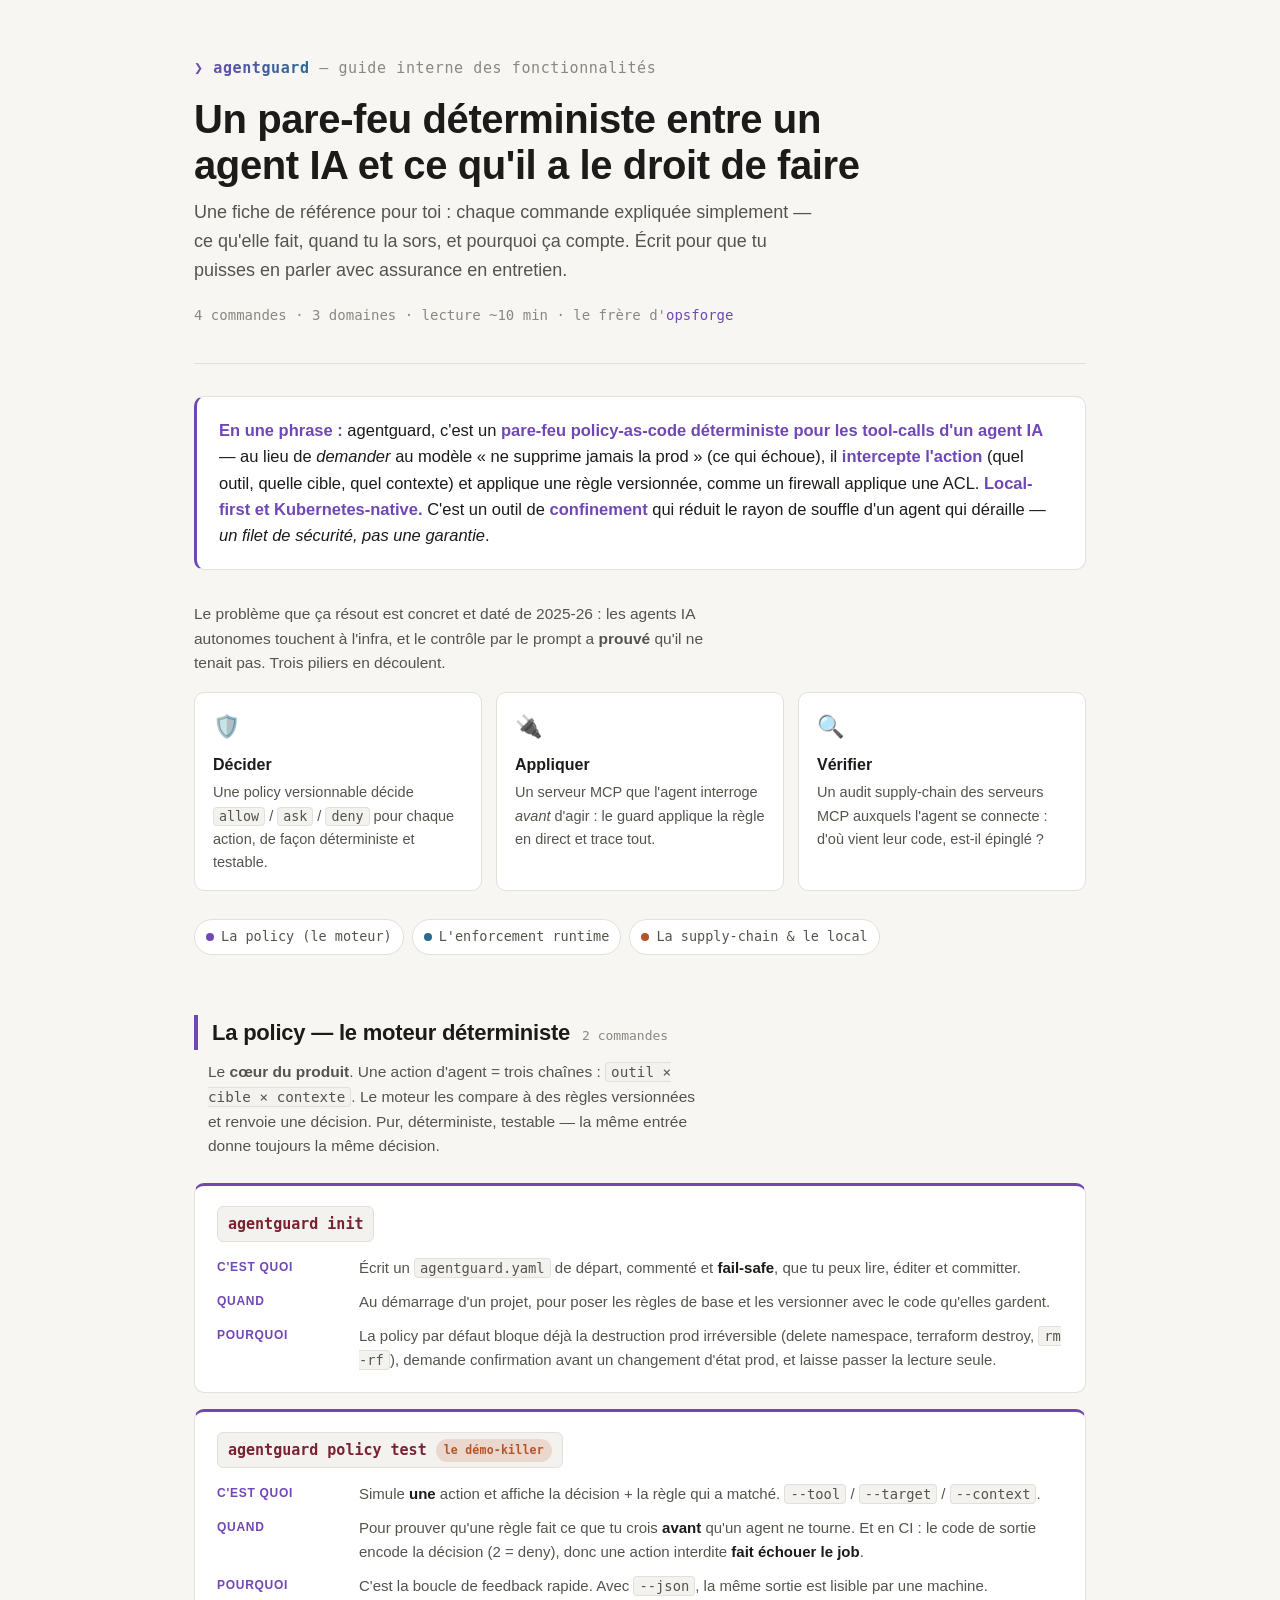
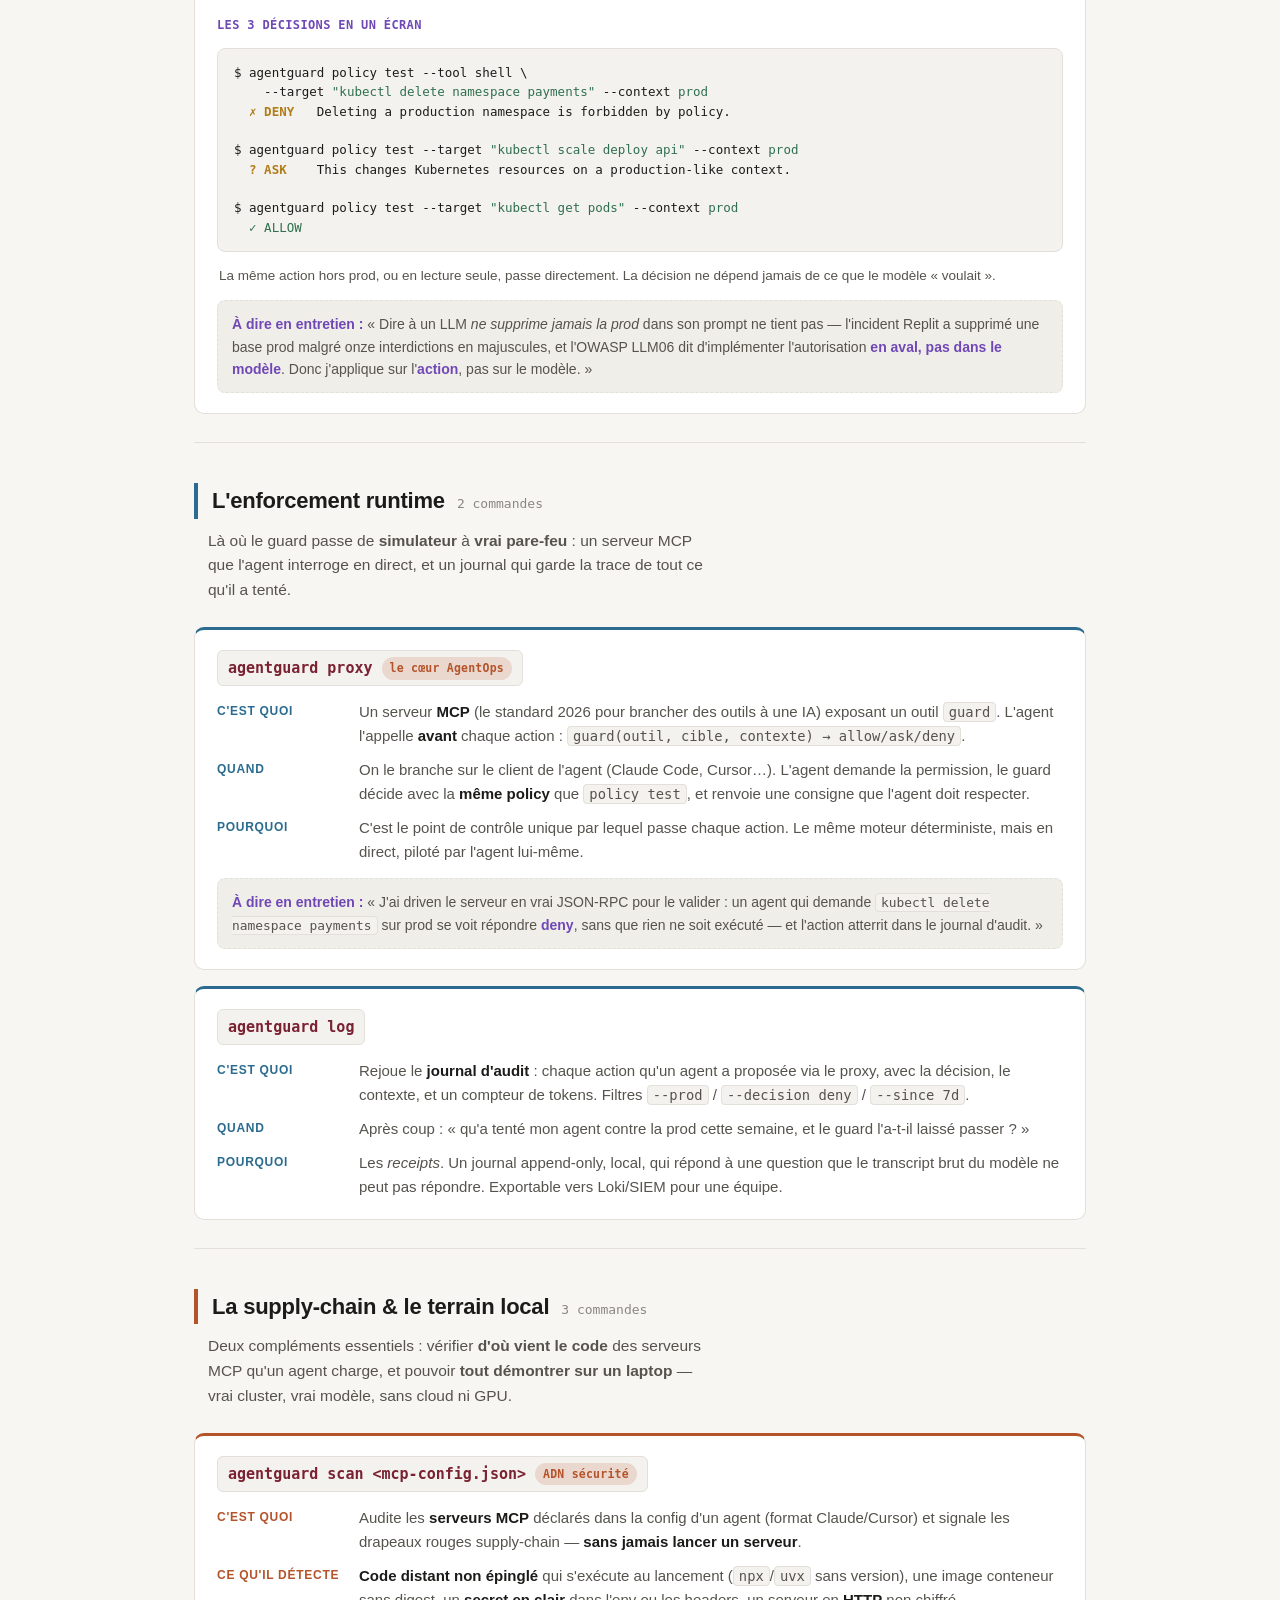
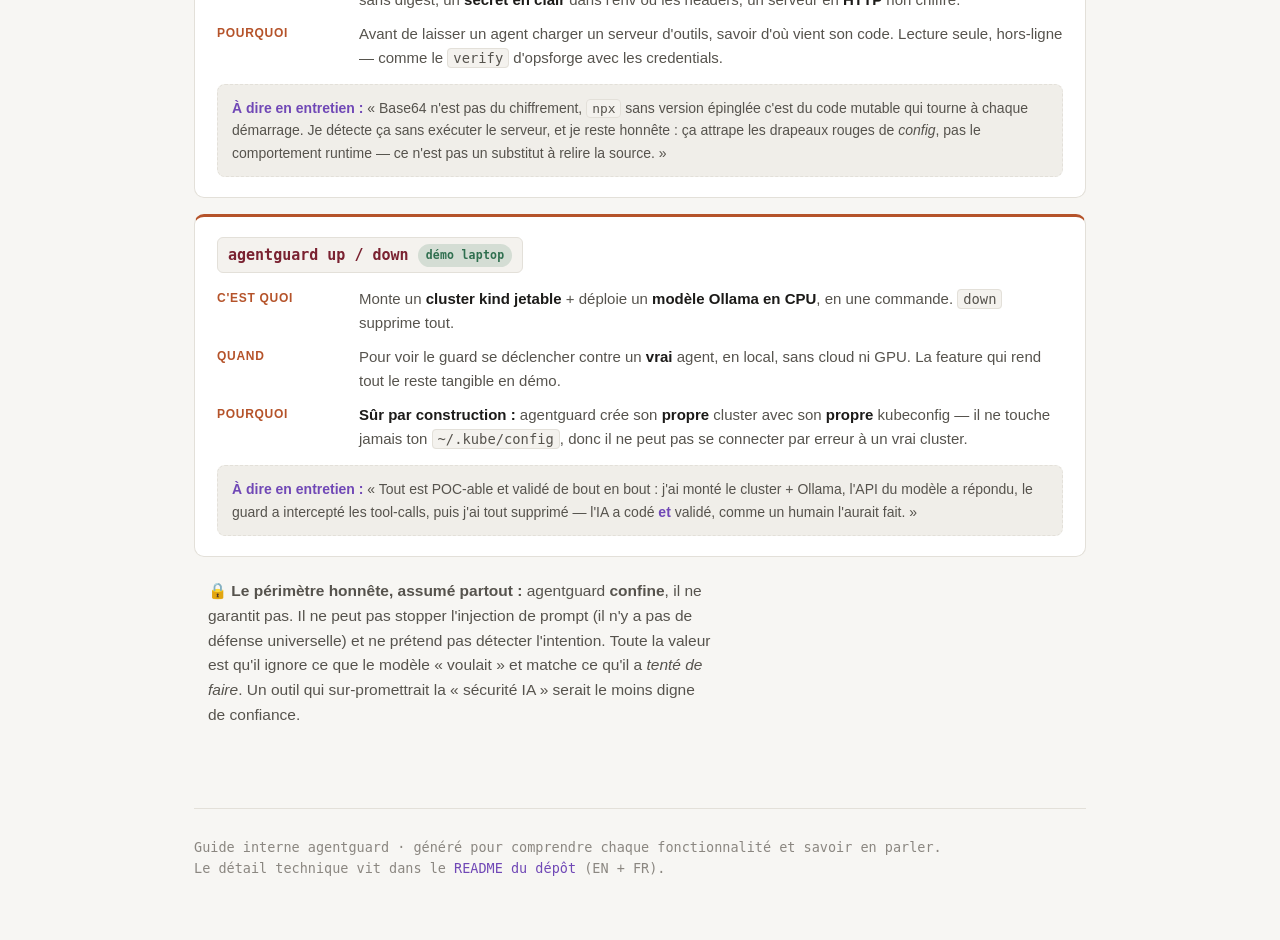
==== agentguard-guide.html @ b797e3c4 "docs: add agentguard feature guide to the hub" ====
<!DOCTYPE html>
<!-- Guide agentguard — généré depuis _TEMPLATE.html. Design partagé : devops-guide.css. -->
<html lang="fr">
<head>
<meta charset="utf-8">
<meta name="viewport" content="width=device-width, initial-scale=1">
<title>agentguard — guide des fonctionnalités</title>
<link rel="stylesheet" href="devops-guide.css">
<style>
  /* accent propre à agentguard : le violet "garde/agent", pour le distinguer d'opsforge (rouge-feu) */
  :root { --accent: #7048b6; --accent-2: #2a6b8f; }
</style>
</head>
<body>
<div class="wrap">

  <header>
    <div class="brand"><b>❯ agentguard</b> — guide interne des fonctionnalités</div>
    <h1>Un pare-feu déterministe entre un agent IA et ce qu'il a le droit de faire</h1>
    <p class="lede">Une fiche de référence pour toi : chaque commande expliquée simplement — ce qu'elle fait, quand tu la sors, et pourquoi ça compte. Écrit pour que tu puisses en parler avec assurance en entretien.</p>
    <div class="meta">4 commandes · 3 domaines · lecture ~10 min · le frère d'<a class="plain" href="opsforge-guide.html">opsforge</a></div>
  </header>

  <div class="pitch">
    <p><strong>En une phrase :</strong> agentguard, c'est un <strong>pare-feu policy-as-code déterministe pour les tool-calls d'un agent IA</strong> — au lieu de <em>demander</em> au modèle « ne supprime jamais la prod » (ce qui échoue), il <strong>intercepte l'action</strong> (quel outil, quelle cible, quel contexte) et applique une règle versionnée, comme un firewall applique une ACL. <strong>Local-first et Kubernetes-native.</strong> C'est un outil de <strong>confinement</strong> qui réduit le rayon de souffle d'un agent qui déraille — <em>un filet de sécurité, pas une garantie</em>.</p>
  </div>

  <p class="intro">Le problème que ça résout est concret et daté de 2025-26 : les agents IA autonomes touchent à l'infra, et le contrôle par le prompt a <strong>prouvé</strong> qu'il ne tenait pas. Trois piliers en découlent.</p>

  <div class="trio">
    <div class="t" style="--dot:var(--d-2)">
      <div class="ic">🛡️</div>
      <h4>Décider</h4>
      <p>Une policy versionnable décide <code class="inline">allow</code> / <code class="inline">ask</code> / <code class="inline">deny</code> pour chaque action, de façon déterministe et testable.</p>
    </div>
    <div class="t" style="--dot:var(--d-4)">
      <div class="ic">🔌</div>
      <h4>Appliquer</h4>
      <p>Un serveur MCP que l'agent interroge <em>avant</em> d'agir : le guard applique la règle en direct et trace tout.</p>
    </div>
    <div class="t" style="--dot:var(--d-3)">
      <div class="ic">🔍</div>
      <h4>Vérifier</h4>
      <p>Un audit supply-chain des serveurs MCP auxquels l'agent se connecte : d'où vient leur code, est-il épinglé ?</p>
    </div>
  </div>

  <nav class="toc">
    <a href="#policy" style="--dot:var(--d-2)">La policy (le moteur)</a>
    <a href="#runtime" style="--dot:var(--d-4)">L'enforcement runtime</a>
    <a href="#supply" style="--dot:var(--d-3)">La supply-chain &amp; le local</a>
  </nav>

  <!-- ================= LA POLICY ================= -->
  <section class="domain" id="policy" style="--dot:var(--d-2)">
    <div class="domain-head">
      <h2>La policy — le moteur déterministe</h2>
      <span class="count">2 commandes</span>
    </div>
    <p class="domain-sub">Le <strong>cœur du produit</strong>. Une action d'agent = trois chaînes : <code class="inline">outil × cible × contexte</code>. Le moteur les compare à des règles versionnées et renvoie une décision. Pur, déterministe, testable — la même entrée donne toujours la même décision.</p>

    <div class="cards">

      <div class="card" style="--dot:var(--d-2)">
        <span class="cmd">agentguard init</span>
        <div class="rows">
          <div class="row"><div class="k">C'est quoi</div><div class="v">Écrit un <code class="inline">agentguard.yaml</code> de départ, commenté et <strong>fail-safe</strong>, que tu peux lire, éditer et committer.</div></div>
          <div class="row"><div class="k">Quand</div><div class="v">Au démarrage d'un projet, pour poser les règles de base et les versionner avec le code qu'elles gardent.</div></div>
          <div class="row"><div class="k">Pourquoi</div><div class="v">La policy par défaut bloque déjà la destruction prod irréversible (delete namespace, terraform destroy, <code class="inline">rm -rf</code>), demande confirmation avant un changement d'état prod, et laisse passer la lecture seule.</div></div>
        </div>
      </div>

      <div class="card" style="--dot:var(--d-2)">
        <span class="cmd">agentguard policy test <span class="pill tag">le démo-killer</span></span>
        <div class="rows">
          <div class="row"><div class="k">C'est quoi</div><div class="v">Simule <strong>une</strong> action et affiche la décision + la règle qui a matché. <code class="inline">--tool</code> / <code class="inline">--target</code> / <code class="inline">--context</code>.</div></div>
          <div class="row"><div class="k">Quand</div><div class="v">Pour prouver qu'une règle fait ce que tu crois <strong>avant</strong> qu'un agent ne tourne. Et en CI : le code de sortie encode la décision (2 = deny), donc une action interdite <strong>fait échouer le job</strong>.</div></div>
          <div class="row"><div class="k">Pourquoi</div><div class="v">C'est la boucle de feedback rapide. Avec <code class="inline">--json</code>, la même sortie est lisible par une machine.</div></div>
        </div>
        <div class="demo-block">
          <div class="demo-title">Les 3 décisions en un écran</div>
          <pre class="term">$ agentguard policy test --tool shell \
    --target <span class="s">"kubectl delete namespace payments"</span> --context <span class="s">prod</span>
  <span class="warn2">✗ DENY</span>   Deleting a production namespace is forbidden by policy.

$ agentguard policy test --target <span class="s">"kubectl scale deploy api"</span> --context <span class="s">prod</span>
  <span class="warn2">? ASK</span>    This changes Kubernetes resources on a production-like context.

$ agentguard policy test --target <span class="s">"kubectl get pods"</span> --context <span class="s">prod</span>
  <span class="s">✓ ALLOW</span></pre>
          <p class="demo-cap">La même action hors prod, ou en lecture seule, passe directement. La décision ne dépend jamais de ce que le modèle « voulait ».</p>
        </div>
        <div class="note"><b>À dire en entretien :</b> « Dire à un LLM <i>ne supprime jamais la prod</i> dans son prompt ne tient pas — l'incident Replit a supprimé une base prod malgré onze interdictions en majuscules, et l'OWASP LLM06 dit d'implémenter l'autorisation <b>en aval, pas dans le modèle</b>. Donc j'applique sur l'<b>action</b>, pas sur le modèle. »</div>
      </div>

    </div>
  </section>

  <!-- ================= RUNTIME ================= -->
  <section class="domain" id="runtime" style="--dot:var(--d-4)">
    <div class="domain-head">
      <h2>L'enforcement runtime</h2>
      <span class="count">2 commandes</span>
    </div>
    <p class="domain-sub">Là où le guard passe de <strong>simulateur</strong> à <strong>vrai pare-feu</strong> : un serveur MCP que l'agent interroge en direct, et un journal qui garde la trace de tout ce qu'il a tenté.</p>

    <div class="cards">

      <div class="card" style="--dot:var(--d-4)">
        <span class="cmd">agentguard proxy <span class="pill tag">le cœur AgentOps</span></span>
        <div class="rows">
          <div class="row"><div class="k">C'est quoi</div><div class="v">Un serveur <strong>MCP</strong> (le standard 2026 pour brancher des outils à une IA) exposant un outil <code class="inline">guard</code>. L'agent l'appelle <strong>avant</strong> chaque action : <code class="inline">guard(outil, cible, contexte) → allow/ask/deny</code>.</div></div>
          <div class="row"><div class="k">Quand</div><div class="v">On le branche sur le client de l'agent (Claude Code, Cursor…). L'agent demande la permission, le guard décide avec la <strong>même policy</strong> que <code class="inline">policy test</code>, et renvoie une consigne que l'agent doit respecter.</div></div>
          <div class="row"><div class="k">Pourquoi</div><div class="v">C'est le point de contrôle unique par lequel passe chaque action. Le même moteur déterministe, mais en direct, piloté par l'agent lui-même.</div></div>
        </div>
        <div class="note"><b>À dire en entretien :</b> « J'ai driven le serveur en vrai JSON-RPC pour le valider : un agent qui demande <code class="inline">kubectl delete namespace payments</code> sur prod se voit répondre <b>deny</b>, sans que rien ne soit exécuté — et l'action atterrit dans le journal d'audit. »</div>
      </div>

      <div class="card" style="--dot:var(--d-4)">
        <span class="cmd">agentguard log</span>
        <div class="rows">
          <div class="row"><div class="k">C'est quoi</div><div class="v">Rejoue le <strong>journal d'audit</strong> : chaque action qu'un agent a proposée via le proxy, avec la décision, le contexte, et un compteur de tokens. Filtres <code class="inline">--prod</code> / <code class="inline">--decision deny</code> / <code class="inline">--since 7d</code>.</div></div>
          <div class="row"><div class="k">Quand</div><div class="v">Après coup : « qu'a tenté mon agent contre la prod cette semaine, et le guard l'a-t-il laissé passer ? »</div></div>
          <div class="row"><div class="k">Pourquoi</div><div class="v">Les <em>receipts</em>. Un journal append-only, local, qui répond à une question que le transcript brut du modèle ne peut pas répondre. Exportable vers Loki/SIEM pour une équipe.</div></div>
        </div>
      </div>

    </div>
  </section>

  <!-- ================= SUPPLY-CHAIN & LOCAL ================= -->
  <section class="domain" id="supply" style="--dot:var(--d-3)">
    <div class="domain-head">
      <h2>La supply-chain &amp; le terrain local</h2>
      <span class="count">3 commandes</span>
    </div>
    <p class="domain-sub">Deux compléments essentiels : vérifier <strong>d'où vient le code</strong> des serveurs MCP qu'un agent charge, et pouvoir <strong>tout démontrer sur un laptop</strong> — vrai cluster, vrai modèle, sans cloud ni GPU.</p>

    <div class="cards">

      <div class="card" style="--dot:var(--d-3)">
        <span class="cmd">agentguard scan &lt;mcp-config.json&gt; <span class="pill tag">ADN sécurité</span></span>
        <div class="rows">
          <div class="row"><div class="k">C'est quoi</div><div class="v">Audite les <strong>serveurs MCP</strong> déclarés dans la config d'un agent (format Claude/Cursor) et signale les drapeaux rouges supply-chain — <strong>sans jamais lancer un serveur</strong>.</div></div>
          <div class="row"><div class="k">Ce qu'il détecte</div><div class="v"><strong>Code distant non épinglé</strong> qui s'exécute au lancement (<code class="inline">npx</code>/<code class="inline">uvx</code> sans version), une image conteneur sans digest, un <strong>secret en clair</strong> dans l'env ou les headers, un serveur en <strong>HTTP</strong> non chiffré.</div></div>
          <div class="row"><div class="k">Pourquoi</div><div class="v">Avant de laisser un agent charger un serveur d'outils, savoir d'où vient son code. Lecture seule, hors-ligne — comme le <code class="inline">verify</code> d'opsforge avec les credentials.</div></div>
        </div>
        <div class="note"><b>À dire en entretien :</b> « Base64 n'est pas du chiffrement, <code class="inline">npx</code> sans version épinglée c'est du code mutable qui tourne à chaque démarrage. Je détecte ça sans exécuter le serveur, et je reste honnête : ça attrape les drapeaux rouges de <i>config</i>, pas le comportement runtime — ce n'est pas un substitut à relire la source. »</div>
      </div>

      <div class="card" style="--dot:var(--d-3)">
        <span class="cmd">agentguard up / down <span class="pill good">démo laptop</span></span>
        <div class="rows">
          <div class="row"><div class="k">C'est quoi</div><div class="v">Monte un <strong>cluster kind jetable</strong> + déploie un <strong>modèle Ollama en CPU</strong>, en une commande. <code class="inline">down</code> supprime tout.</div></div>
          <div class="row"><div class="k">Quand</div><div class="v">Pour voir le guard se déclencher contre un <strong>vrai</strong> agent, en local, sans cloud ni GPU. La feature qui rend tout le reste tangible en démo.</div></div>
          <div class="row"><div class="k">Pourquoi</div><div class="v"><strong>Sûr par construction :</strong> agentguard crée son <strong>propre</strong> cluster avec son <strong>propre</strong> kubeconfig — il ne touche jamais ton <code class="inline">~/.kube/config</code>, donc il ne peut pas se connecter par erreur à un vrai cluster.</div></div>
        </div>
        <div class="note"><b>À dire en entretien :</b> « Tout est POC-able et validé de bout en bout : j'ai monté le cluster + Ollama, l'API du modèle a répondu, le guard a intercepté les tool-calls, puis j'ai tout supprimé — l'IA a codé <b>et</b> validé, comme un humain l'aurait fait. »</div>
      </div>

    </div>

    <p class="domain-sub" style="margin-top:22px;">🔒 <strong>Le périmètre honnête, assumé partout :</strong> agentguard <strong>confine</strong>, il ne garantit pas. Il ne peut pas stopper l'injection de prompt (il n'y a pas de défense universelle) et ne prétend pas détecter l'intention. Toute la valeur est qu'il ignore ce que le modèle « voulait » et matche ce qu'il a <em>tenté de faire</em>. Un outil qui sur-promettrait la « sécurité IA » serait le moins digne de confiance.</p>
  </section>

  <footer>
    Guide interne agentguard · généré pour comprendre chaque fonctionnalité et savoir en parler.<br>
    Le détail technique vit dans le <a class="plain" href="https://github.com/Mrg77/agentguard">README du dépôt</a> (EN + FR).
  </footer>

</div>
</body>
</html>
---- devops-guide.css ----
/* ============================================================================
   DevOps Project Guide — design system partagé
   ----------------------------------------------------------------------------
   Une seule feuille de style pour donner la même identité visuelle à toutes
   tes pages de guide projet. Duplique une page, change le contenu, garde ce
   fichier tel quel.

   Comment personnaliser la couleur d'accent par projet :
     dans le HEAD de la page, apres ce CSS, ajoute une balise style avec
       :root { --accent: #4f9cd0; --accent-2: #6fd0c0; }
   ========================================================================== */

:root {
  /* --- neutres (chauds, choisis, pas du gris pur) --- */
  --bg:        #f7f6f3;
  --surface:   #ffffff;
  --surface-2: #f0eee9;
  --ink:       #1c1b19;
  --ink-soft:  #56534d;
  --ink-faint: #8b8781;
  --line:      #e3e0d9;
  --code-bg:   #f4f2ee;
  --code-ink:  #7a2231;

  /* --- accent du projet (surcharge par page) --- */
  --accent:    #d1495b;
  --accent-2:  #e07b39;

  /* --- couleurs de domaine (catégoriser les sections) --- */
  --d-1: #2f6f4f;   /* vert   */
  --d-2: #7048b6;   /* violet */
  --d-3: #b5532a;   /* orange */
  --d-4: #2a6b8f;   /* bleu   */
  --d-5: #8a6d1f;   /* ocre   */

  /* --- sémantique (état : bon / attention / critique) --- */
  --good: #2f6f4f;
  --warn: #b07d1a;
  --crit: #b23a48;

  --radius: 10px;
  --maxw: 940px;
  --mono: ui-monospace, "SF Mono", "JetBrains Mono", "DejaVu Sans Mono", monospace;
  --sans: -apple-system, BlinkMacSystemFont, "Segoe UI", Roboto, Helvetica, Arial, sans-serif;
}

@media (prefers-color-scheme: dark) {
  :root {
    --bg:#14171c; --surface:#1b1f26; --surface-2:#21262e; --ink:#ecebe8;
    --ink-soft:#b3b0a9; --ink-faint:#7d7a73; --line:#2a2f38;
    --code-bg:#12151a; --code-ink:#ff9db0;
    --accent:#ff6b81; --accent-2:#ff9d3d;
    --d-1:#4fb07a; --d-2:#b18cf0; --d-3:#f0894f; --d-4:#5aa9d0; --d-5:#d8b84a;
    --good:#4fb07a; --warn:#e0b34a; --crit:#ff6b81;
  }
}
/* le toggle de thème du lecteur doit gagner sur la préférence OS, dans les 2 sens */
:root[data-theme="light"] {
  --bg:#f7f6f3; --surface:#ffffff; --surface-2:#f0eee9; --ink:#1c1b19;
  --ink-soft:#56534d; --ink-faint:#8b8781; --line:#e3e0d9; --code-bg:#f4f2ee; --code-ink:#7a2231;
  --accent:#d1495b; --accent-2:#e07b39;
  --d-1:#2f6f4f; --d-2:#7048b6; --d-3:#b5532a; --d-4:#2a6b8f; --d-5:#8a6d1f;
  --good:#2f6f4f; --warn:#b07d1a; --crit:#b23a48;
}
:root[data-theme="dark"] {
  --bg:#14171c; --surface:#1b1f26; --surface-2:#21262e; --ink:#ecebe8;
  --ink-soft:#b3b0a9; --ink-faint:#7d7a73; --line:#2a2f38; --code-bg:#12151a; --code-ink:#ff9db0;
  --accent:#ff6b81; --accent-2:#ff9d3d;
  --d-1:#4fb07a; --d-2:#b18cf0; --d-3:#f0894f; --d-4:#5aa9d0; --d-5:#d8b84a;
  --good:#4fb07a; --warn:#e0b34a; --crit:#ff6b81;
}

* { box-sizing: border-box; }
html { scroll-behavior: smooth; }
@media (prefers-reduced-motion: reduce) { html { scroll-behavior: auto; } }

body {
  margin: 0; background: var(--bg); color: var(--ink);
  font-family: var(--sans); line-height: 1.6;
  -webkit-font-smoothing: antialiased;
}
.wrap { max-width: var(--maxw); margin: 0 auto; padding: 0 24px; }

/* ---- en-tête ---- */
header { padding: 56px 0 36px; border-bottom: 1px solid var(--line); }
.brand { font-family: var(--mono); font-size: 15px; letter-spacing: .04em; color: var(--ink-faint); }
.brand b {
  color: transparent; font-weight: 800;
  background: linear-gradient(90deg, var(--accent), var(--accent-2));
  -webkit-background-clip: text; background-clip: text;
}
h1 {
  font-size: clamp(28px, 5vw, 40px); line-height: 1.15; margin: 16px 0 10px;
  text-wrap: balance; letter-spacing: -0.01em;
}
.lede { font-size: 18px; color: var(--ink-soft); max-width: 62ch; margin: 0; }
.meta { margin-top: 20px; font-size: 14px; color: var(--ink-faint); font-family: var(--mono); }

/* ---- encadré pitch ---- */
.pitch {
  margin: 32px 0; padding: 20px 22px; background: var(--surface);
  border: 1px solid var(--line); border-left: 3px solid var(--accent);
  border-radius: var(--radius);
}
.pitch p { margin: 0; font-size: 16.5px; }
.pitch strong { color: var(--accent); }

/* ---- intro courte au-dessus d'un bloc ---- */
.intro { color: var(--ink-soft); font-size: 15.5px; max-width: 62ch; }

/* ---- triptyque (3 rôles / 3 piliers) ---- */
.trio { display: grid; grid-template-columns: repeat(3, 1fr); gap: 14px; margin: 8px 0 4px; }
@media (max-width: 680px) { .trio { grid-template-columns: 1fr; } }
.trio .t { background: var(--surface); border: 1px solid var(--line); border-radius: var(--radius); padding: 16px 18px; }
.trio .t .ic { font-size: 22px; }
.trio .t h4 { margin: 8px 0 4px; font-size: 16px; }
.trio .t p { margin: 0; font-size: 14.5px; color: var(--ink-soft); }

/* ---- navigation par domaine (pastilles colorées) ---- */
nav.toc { margin: 28px 0 8px; display: flex; flex-wrap: wrap; gap: 8px; }
nav.toc a {
  text-decoration: none; font-size: 13.5px; font-family: var(--mono);
  padding: 6px 11px; border-radius: 999px; border: 1px solid var(--line);
  color: var(--ink-soft); background: var(--surface); transition: border-color .15s, color .15s;
}
nav.toc a:hover { border-color: var(--dot); color: var(--ink); }
nav.toc a::before {
  content: ""; display: inline-block; width: 8px; height: 8px; border-radius: 50%;
  background: var(--dot); margin-right: 7px; vertical-align: middle;
}

/* ---- sections de domaine ---- */
section.domain { padding: 40px 0 8px; border-top: 1px solid var(--line); margin-top: 20px; }
section.domain:first-of-type { border-top: none; }
.domain-head { display: flex; align-items: baseline; gap: 12px; flex-wrap: wrap; }
.domain-head h2 {
  font-size: 22px; margin: 0; letter-spacing: -0.01em;
  padding-left: 14px; border-left: 4px solid var(--dot);
}
.domain-head .count { font-family: var(--mono); font-size: 13px; color: var(--ink-faint); }
.domain-sub { color: var(--ink-soft); margin: 10px 0 24px; max-width: 60ch; font-size: 15.5px; padding-left: 14px; }

/* ---- carte de fonctionnalité ---- */
.cards { display: grid; gap: 16px; }
.card {
  background: var(--surface); border: 1px solid var(--line);
  border-radius: var(--radius); padding: 20px 22px; position: relative;
  border-top: 3px solid var(--dot);
}
.cmd {
  font-family: var(--mono); font-size: 15px; font-weight: 600;
  color: var(--code-ink); background: var(--code-bg);
  padding: 5px 10px; border-radius: 6px; display: inline-block;
  border: 1px solid var(--line); word-break: break-word;
}
.card h3 { margin: 0 0 6px; font-size: 15px; font-family: var(--mono); font-weight: 600; }
.rows { display: grid; gap: 10px; margin-top: 14px; }
.row { display: grid; grid-template-columns: 130px 1fr; gap: 12px; align-items: start; }
@media (max-width: 560px) { .row { grid-template-columns: 1fr; gap: 3px; } }
.row .k {
  font-size: 12px; text-transform: uppercase; letter-spacing: .06em;
  color: var(--dot); font-weight: 700; padding-top: 2px;
}
.row .v { color: var(--ink-soft); font-size: 15px; }
.row .v strong { color: var(--ink); font-weight: 600; }

/* ---- encadré secondaire (note, astuce, "à retenir") ---- */
.note {
  margin-top: 14px; padding: 12px 14px; border-radius: 8px;
  background: var(--surface-2); font-size: 14px; color: var(--ink-soft);
  border: 1px dashed var(--line);
}
.note b { color: var(--accent); font-weight: 700; }

/* ---- pastilles d'état / de tag ---- */
.pill {
  display: inline-block; font-family: var(--mono); font-size: 11.5px; font-weight: 700;
  padding: 2px 8px; border-radius: 999px; letter-spacing: .02em; vertical-align: middle;
}
.pill.accent { color: var(--accent); background: color-mix(in srgb, var(--accent) 14%, transparent); }
.pill.tag    { color: var(--d-3);   background: color-mix(in srgb, var(--d-3) 16%, transparent); }
.pill.good   { color: var(--good);  background: color-mix(in srgb, var(--good) 16%, transparent); }
.pill.warn   { color: var(--warn);  background: color-mix(in srgb, var(--warn) 18%, transparent); }
.pill.crit   { color: var(--crit);  background: color-mix(in srgb, var(--crit) 16%, transparent); }

/* ---- bloc démo terminal ---- */
.demo-block { margin: 18px 0 6px; }
.demo-title {
  font-family: var(--mono); font-size: 12px; font-weight: 700; letter-spacing: .03em;
  text-transform: uppercase; color: var(--d-2); margin-bottom: 8px;
}
.term {
  font-family: var(--mono); font-size: 12.5px; line-height: 1.55;
  background: var(--code-bg); color: var(--ink); border: 1px solid var(--line);
  border-radius: 8px; padding: 14px 16px; overflow-x: auto; white-space: pre;
  tab-size: 2;
}
.term .c     { color: var(--ink-faint); font-style: italic; }   /* commentaire */
.term .s     { color: var(--d-1); }                             /* chaîne / flag */
.term .k2    { color: var(--d-4); }                             /* clé JSON */
.term .warn2 { color: var(--warn); font-weight: 700; }          /* action confirm */
.demo-cap { margin: 10px 2px 0; font-size: 13.5px; color: var(--ink-soft); }

/* ---- utilitaires ---- */
footer {
  margin-top: 48px; padding: 28px 0 60px; border-top: 1px solid var(--line);
  color: var(--ink-faint); font-size: 13.5px; font-family: var(--mono);
}
a.plain { color: var(--accent); text-decoration: none; }
a.plain:hover { text-decoration: underline; }
code.inline { font-family: var(--mono); font-size: .92em; background: var(--code-bg); padding: 1px 5px; border-radius: 4px; border: 1px solid var(--line); }
:focus-visible { outline: 2px solid var(--accent); outline-offset: 2px; border-radius: 4px; }
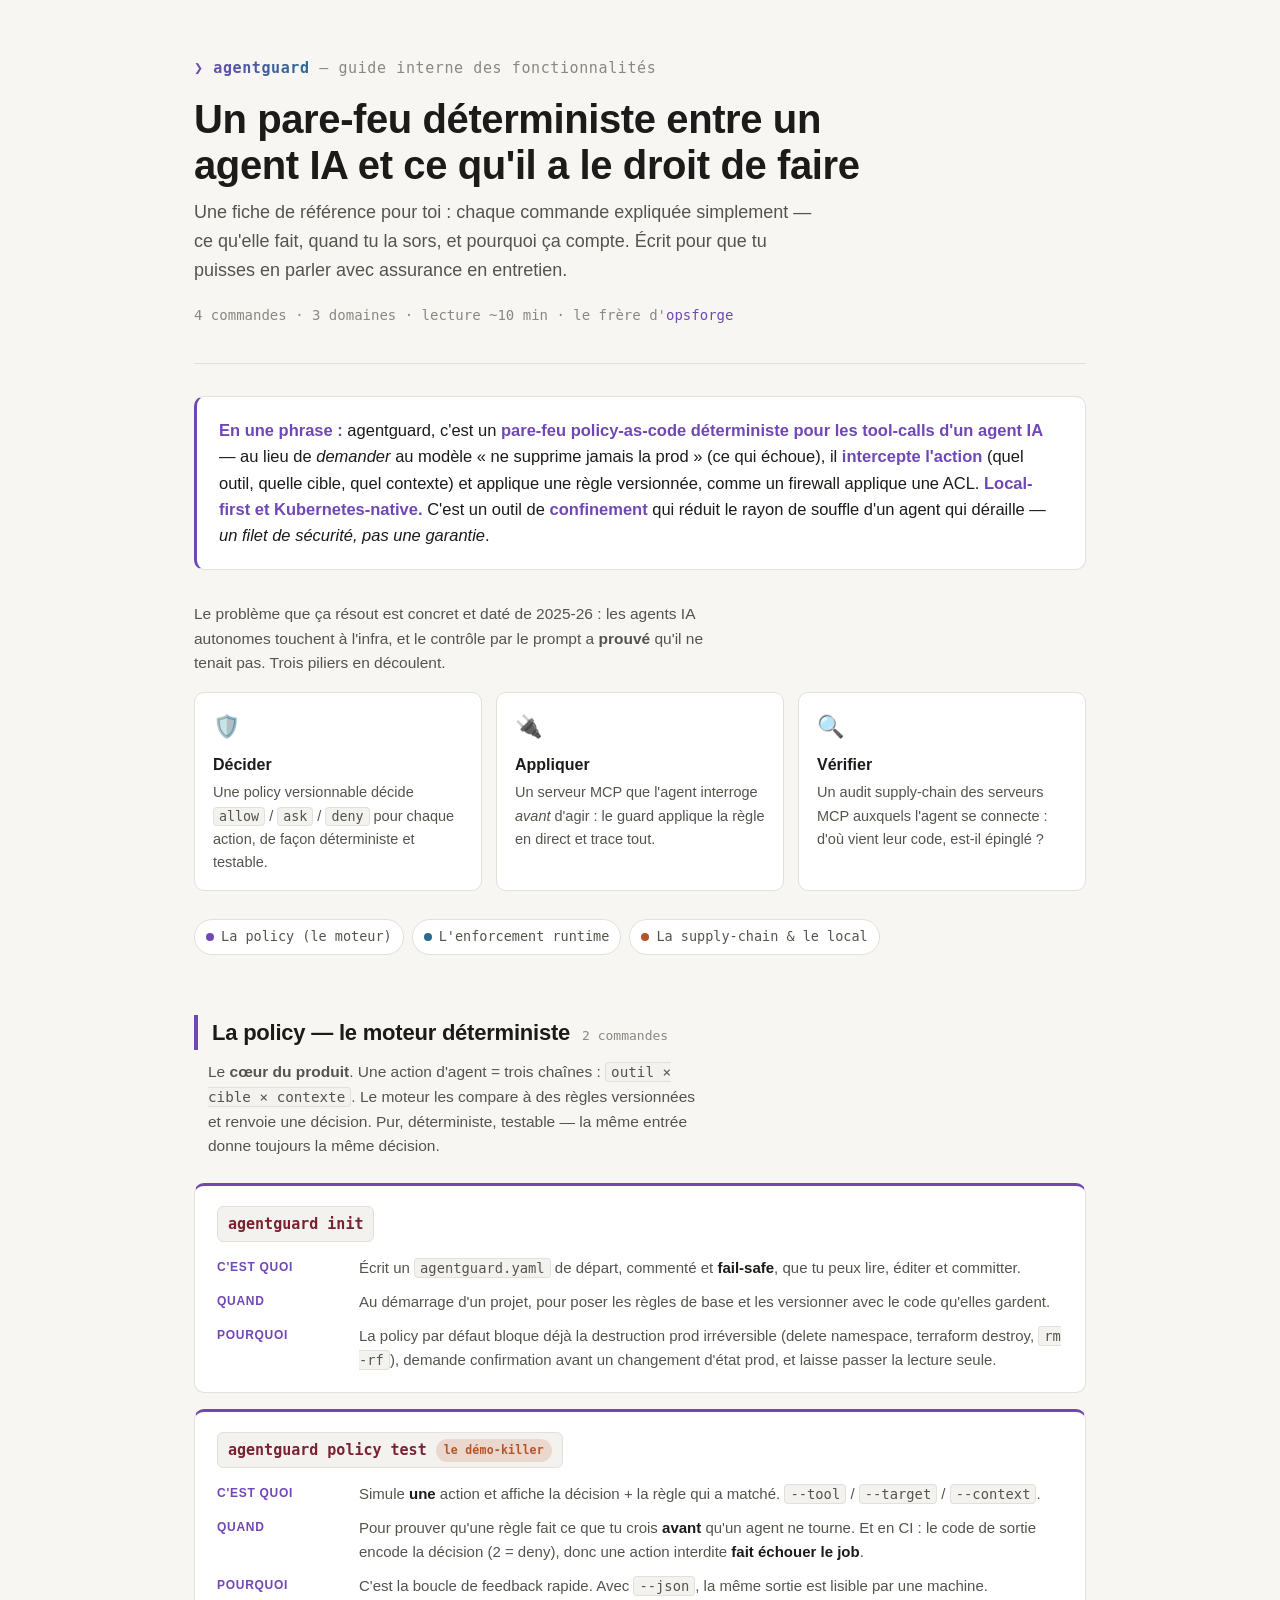
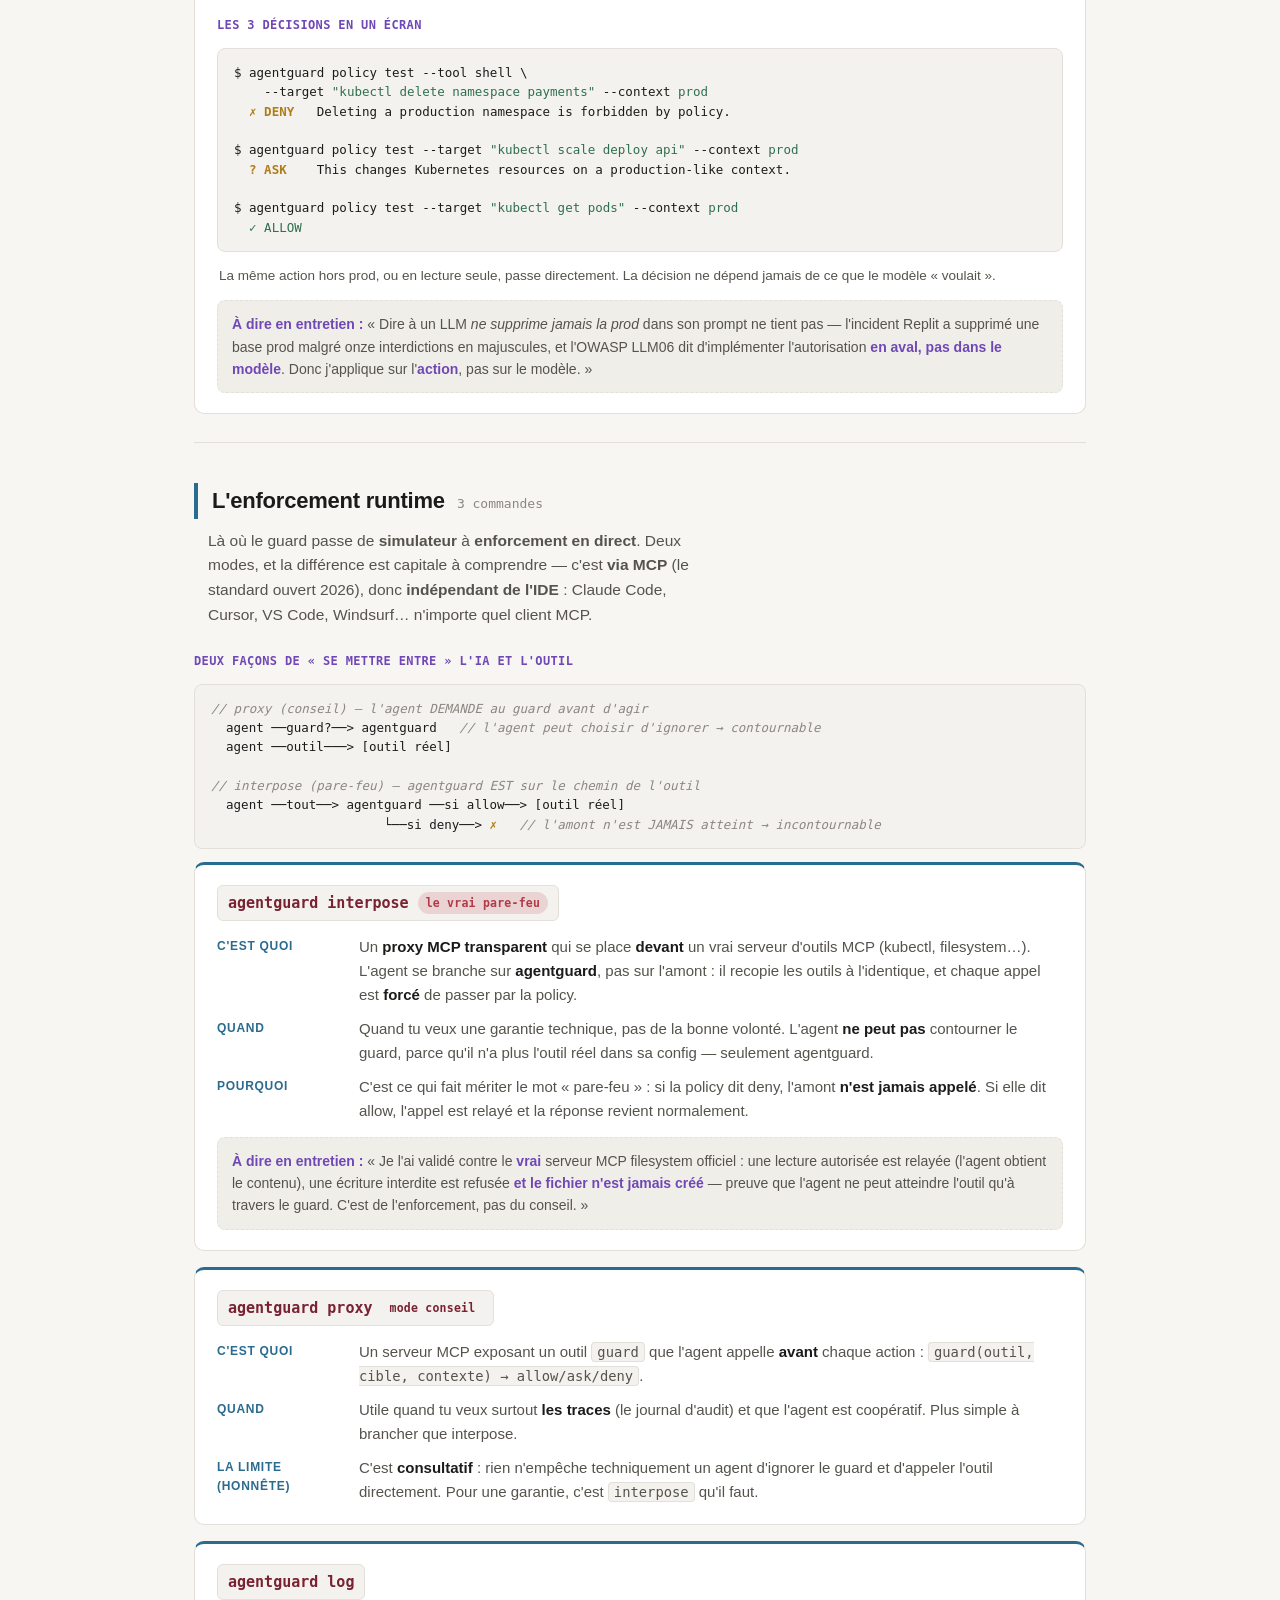
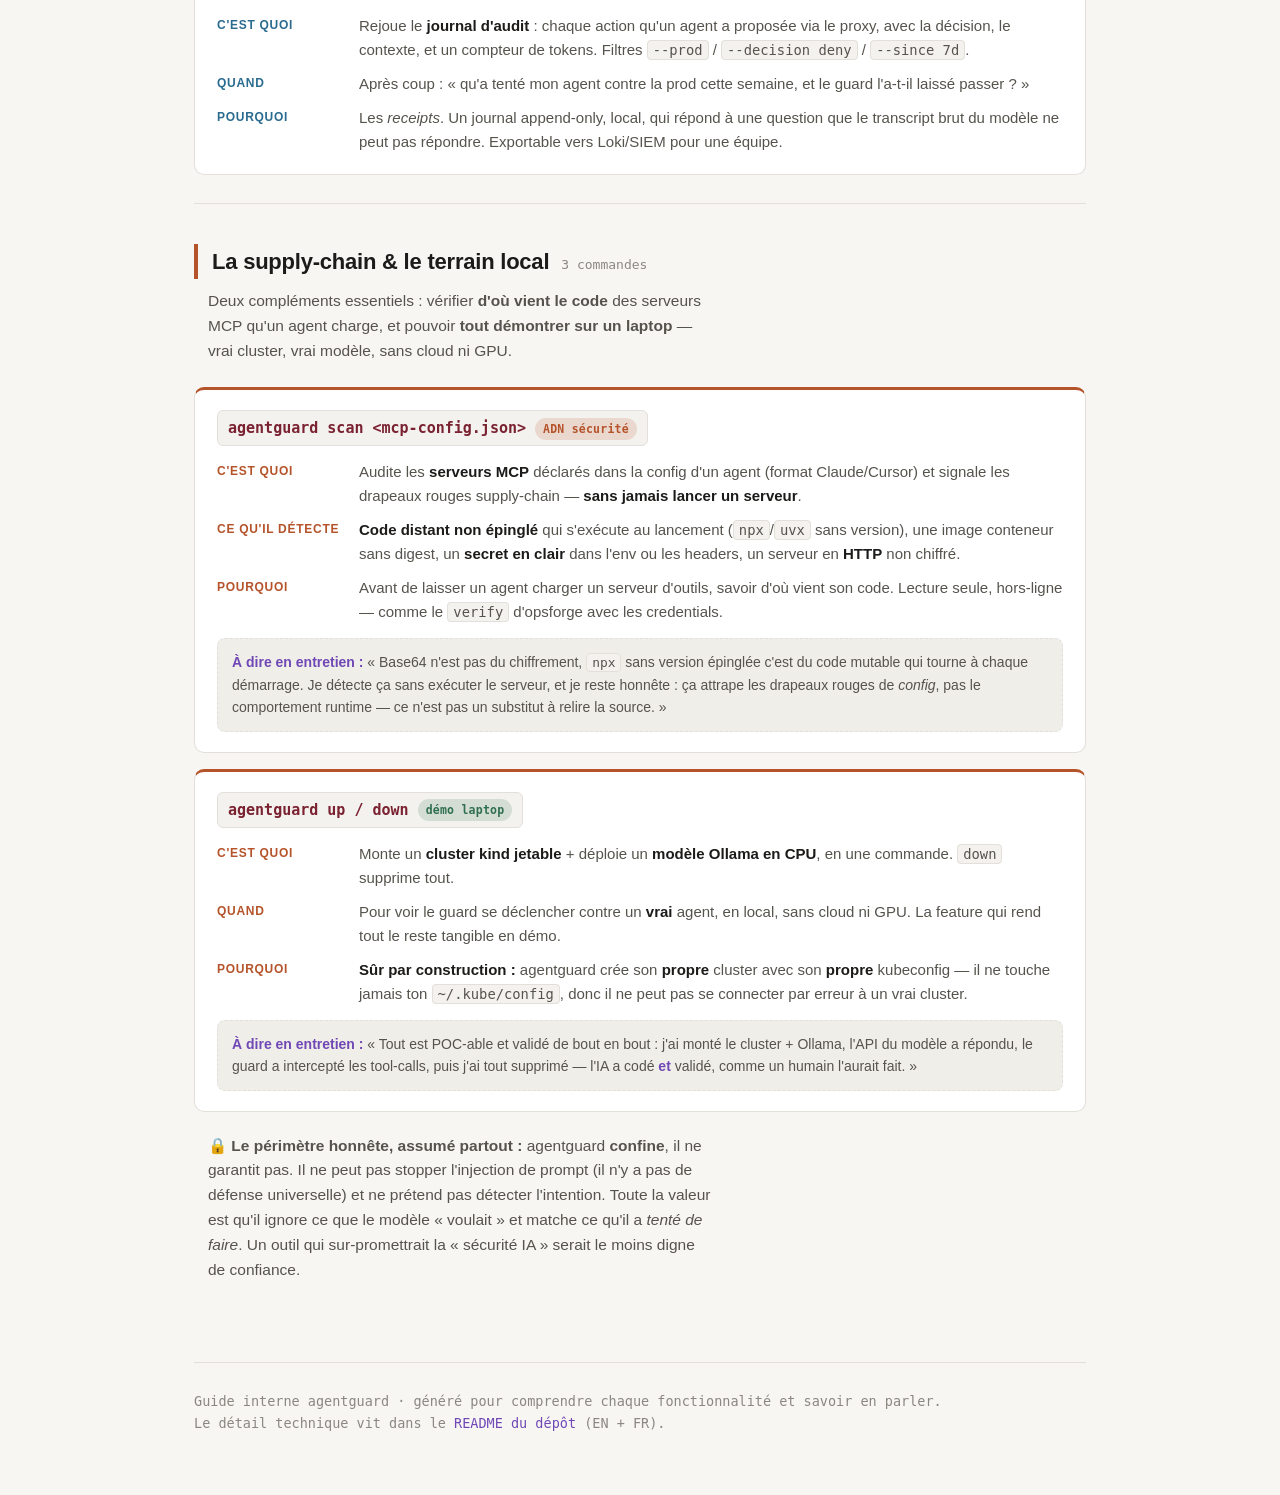
==== commit 91ad557f: "docs(agentguard): explain the two modes (advisory proxy vs interpose firewall) + IDE-independence" ====
--- a/agentguard-guide.html
+++ b/agentguard-guide.html
@@ -100,20 +100,40 @@
   <section class="domain" id="runtime" style="--dot:var(--d-4)">
     <div class="domain-head">
       <h2>L'enforcement runtime</h2>
-      <span class="count">2 commandes</span>
+      <span class="count">3 commandes</span>
     </div>
-    <p class="domain-sub">Là où le guard passe de <strong>simulateur</strong> à <strong>vrai pare-feu</strong> : un serveur MCP que l'agent interroge en direct, et un journal qui garde la trace de tout ce qu'il a tenté.</p>
+    <p class="domain-sub">Là où le guard passe de <strong>simulateur</strong> à <strong>enforcement en direct</strong>. Deux modes, et la différence est capitale à comprendre — c'est <strong>via MCP</strong> (le standard ouvert 2026), donc <strong>indépendant de l'IDE</strong> : Claude Code, Cursor, VS Code, Windsurf… n'importe quel client MCP.</p>
+
+    <div class="modes-note">
+      <div class="demo-title">Deux façons de « se mettre entre » l'IA et l'outil</div>
+      <pre class="term"><span class="c">// proxy (conseil) — l'agent DEMANDE au guard avant d'agir</span>
+  agent ──guard?──> agentguard   <span class="c">// l'agent peut choisir d'ignorer → contournable</span>
+  agent ──outil───> [outil réel]
+
+<span class="c">// interpose (pare-feu) — agentguard EST sur le chemin de l'outil</span>
+  agent ──tout──> agentguard ──si allow──> [outil réel]
+                       └──si deny──> <span class="warn2">✗</span>   <span class="c">// l'amont n'est JAMAIS atteint → incontournable</span></pre>
+    </div>
 
     <div class="cards">
 
       <div class="card" style="--dot:var(--d-4)">
-        <span class="cmd">agentguard proxy <span class="pill tag">le cœur AgentOps</span></span>
+        <span class="cmd">agentguard interpose <span class="pill crit">le vrai pare-feu</span></span>
         <div class="rows">
-          <div class="row"><div class="k">C'est quoi</div><div class="v">Un serveur <strong>MCP</strong> (le standard 2026 pour brancher des outils à une IA) exposant un outil <code class="inline">guard</code>. L'agent l'appelle <strong>avant</strong> chaque action : <code class="inline">guard(outil, cible, contexte) → allow/ask/deny</code>.</div></div>
-          <div class="row"><div class="k">Quand</div><div class="v">On le branche sur le client de l'agent (Claude Code, Cursor…). L'agent demande la permission, le guard décide avec la <strong>même policy</strong> que <code class="inline">policy test</code>, et renvoie une consigne que l'agent doit respecter.</div></div>
-          <div class="row"><div class="k">Pourquoi</div><div class="v">C'est le point de contrôle unique par lequel passe chaque action. Le même moteur déterministe, mais en direct, piloté par l'agent lui-même.</div></div>
+          <div class="row"><div class="k">C'est quoi</div><div class="v">Un <strong>proxy MCP transparent</strong> qui se place <strong>devant</strong> un vrai serveur d'outils MCP (kubectl, filesystem…). L'agent se branche sur <strong>agentguard</strong>, pas sur l'amont : il recopie les outils à l'identique, et chaque appel est <strong>forcé</strong> de passer par la policy.</div></div>
+          <div class="row"><div class="k">Quand</div><div class="v">Quand tu veux une garantie technique, pas de la bonne volonté. L'agent <strong>ne peut pas</strong> contourner le guard, parce qu'il n'a plus l'outil réel dans sa config — seulement agentguard.</div></div>
+          <div class="row"><div class="k">Pourquoi</div><div class="v">C'est ce qui fait mériter le mot « pare-feu » : si la policy dit deny, l'amont <strong>n'est jamais appelé</strong>. Si elle dit allow, l'appel est relayé et la réponse revient normalement.</div></div>
         </div>
-        <div class="note"><b>À dire en entretien :</b> « J'ai driven le serveur en vrai JSON-RPC pour le valider : un agent qui demande <code class="inline">kubectl delete namespace payments</code> sur prod se voit répondre <b>deny</b>, sans que rien ne soit exécuté — et l'action atterrit dans le journal d'audit. »</div>
+        <div class="note"><b>À dire en entretien :</b> « Je l'ai validé contre le <b>vrai</b> serveur MCP filesystem officiel : une lecture autorisée est relayée (l'agent obtient le contenu), une écriture interdite est refusée <b>et le fichier n'est jamais créé</b> — preuve que l'agent ne peut atteindre l'outil qu'à travers le guard. C'est de l'enforcement, pas du conseil. »</div>
+      </div>
+
+      <div class="card" style="--dot:var(--d-4)">
+        <span class="cmd">agentguard proxy <span class="pill">mode conseil</span></span>
+        <div class="rows">
+          <div class="row"><div class="k">C'est quoi</div><div class="v">Un serveur MCP exposant un outil <code class="inline">guard</code> que l'agent appelle <strong>avant</strong> chaque action : <code class="inline">guard(outil, cible, contexte) → allow/ask/deny</code>.</div></div>
+          <div class="row"><div class="k">Quand</div><div class="v">Utile quand tu veux surtout <strong>les traces</strong> (le journal d'audit) et que l'agent est coopératif. Plus simple à brancher que interpose.</div></div>
+          <div class="row"><div class="k">La limite (honnête)</div><div class="v">C'est <strong>consultatif</strong> : rien n'empêche techniquement un agent d'ignorer le guard et d'appeler l'outil directement. Pour une garantie, c'est <code class="inline">interpose</code> qu'il faut.</div></div>
+        </div>
       </div>
 
       <div class="card" style="--dot:var(--d-4)">
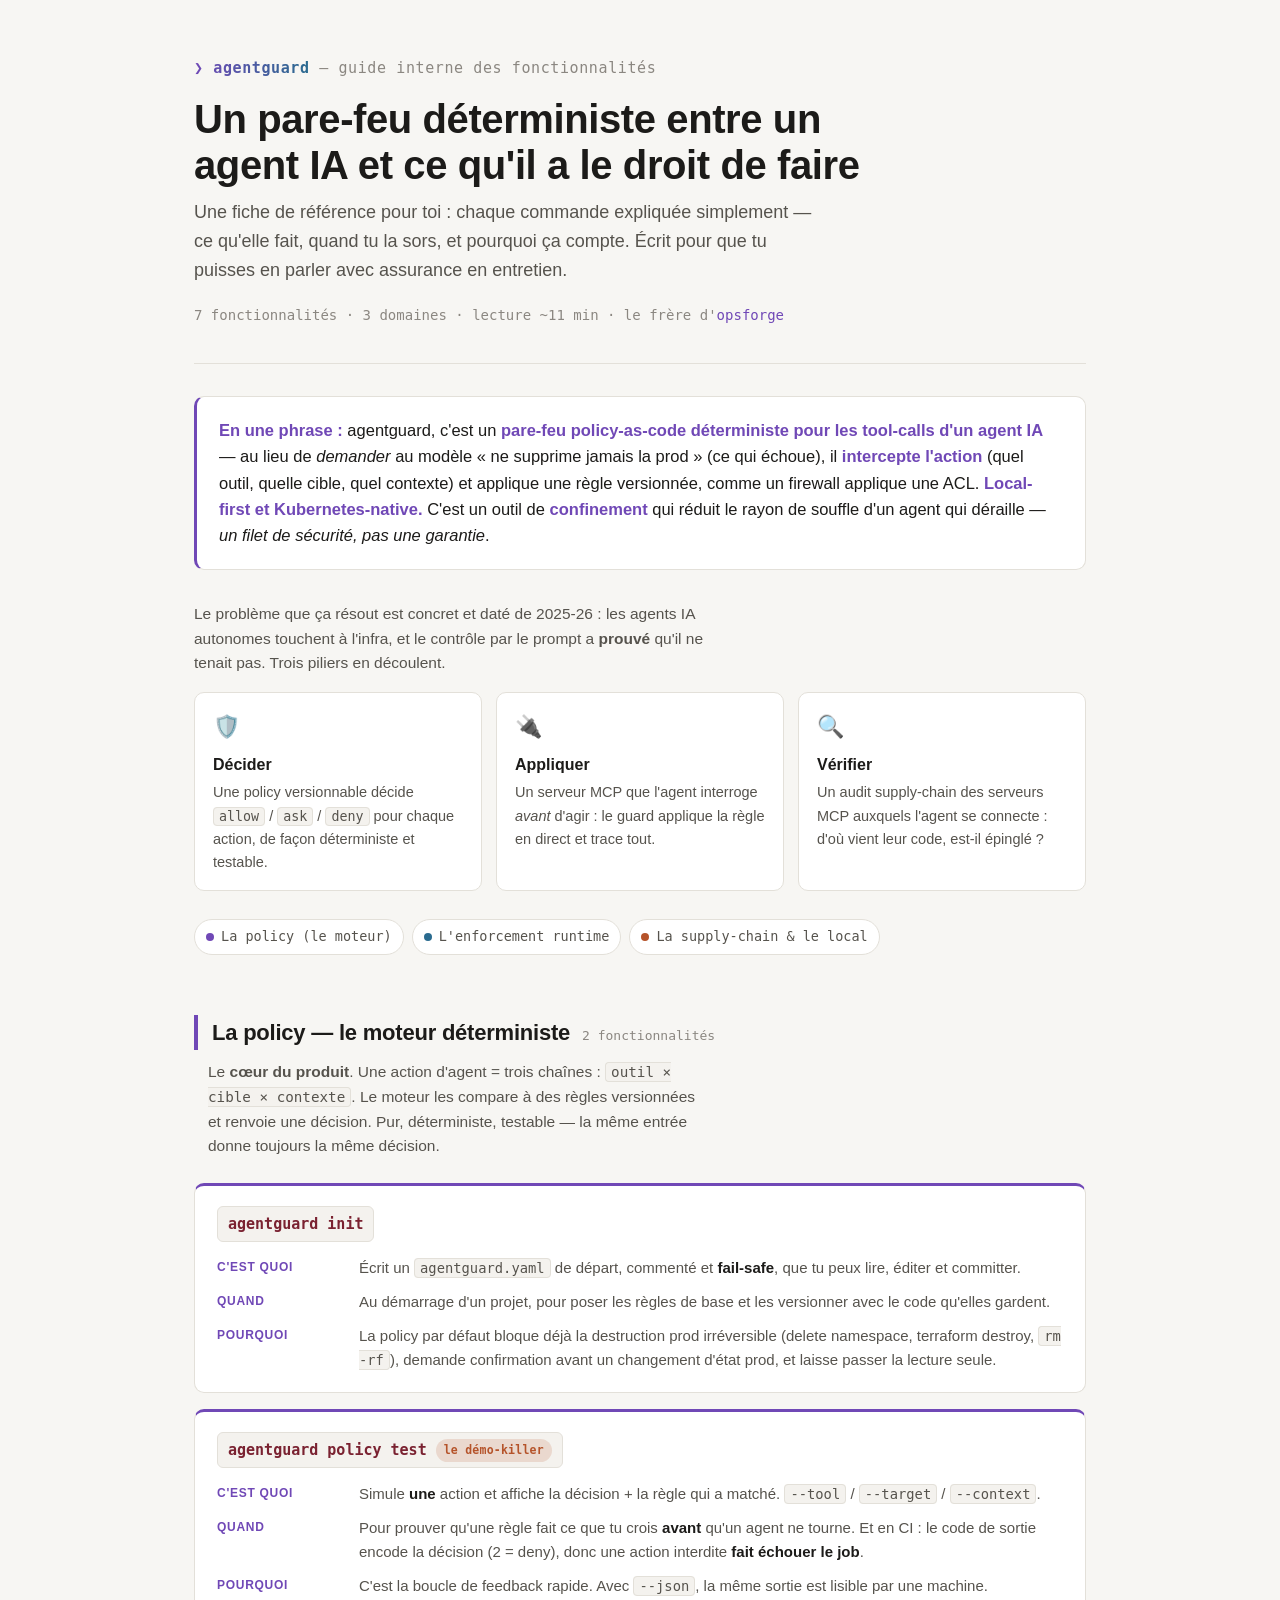
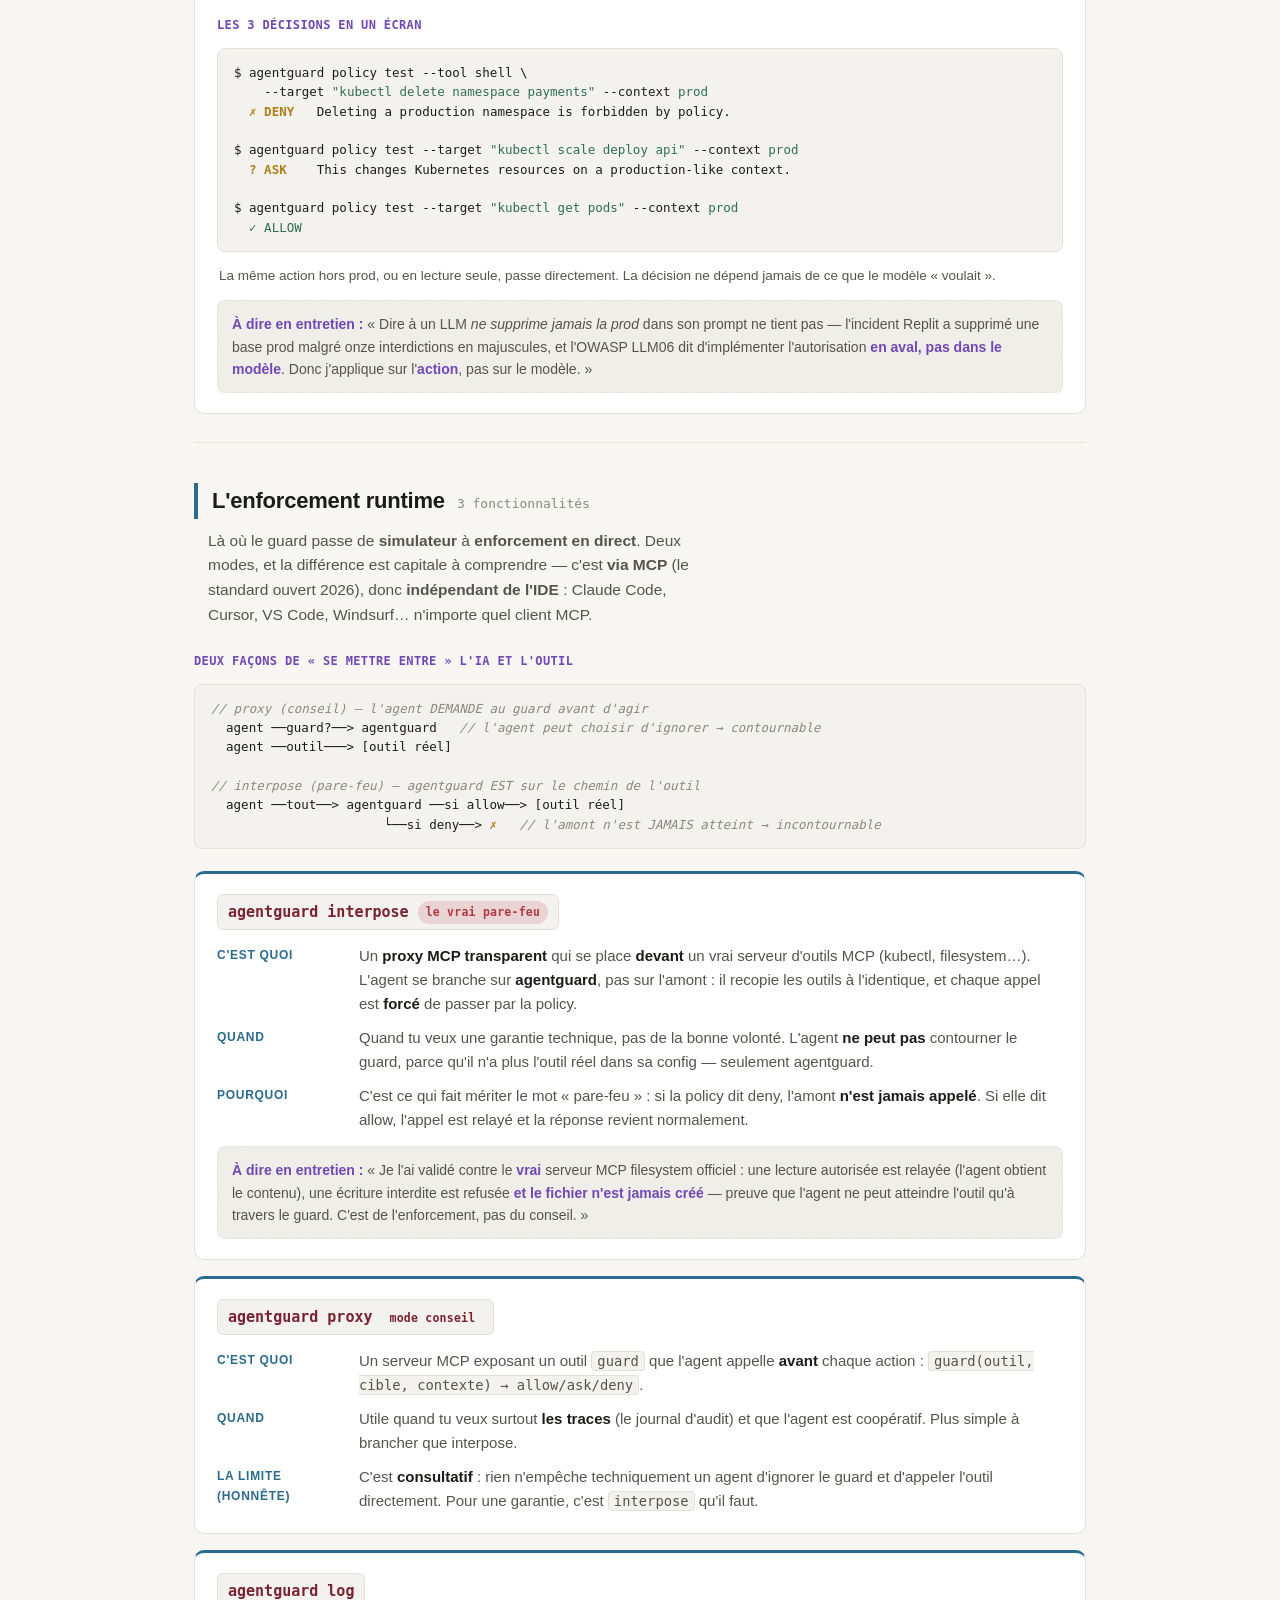
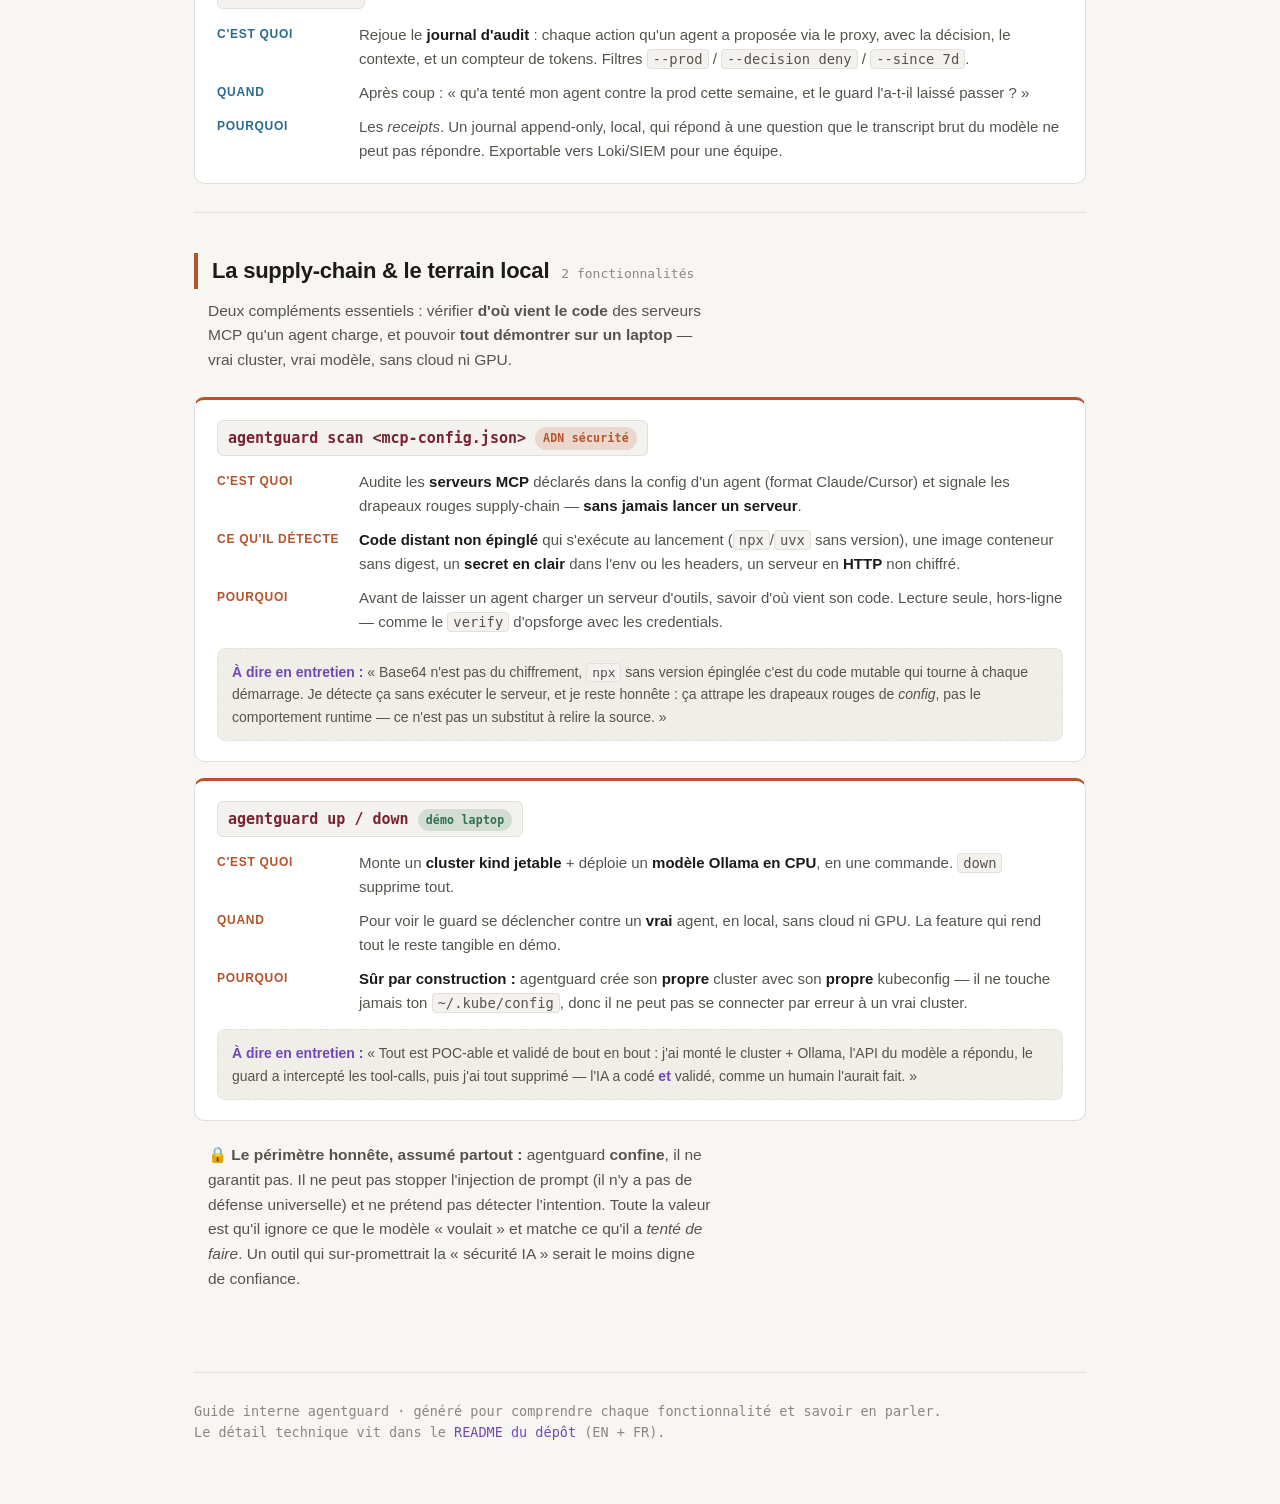
==== commit 8f64099b: "docs(agentguard): fix feature counters (7 total; interpose added)" ====
--- a/agentguard-guide.html
+++ b/agentguard-guide.html
@@ -18,7 +18,7 @@
     <div class="brand"><b>❯ agentguard</b> — guide interne des fonctionnalités</div>
     <h1>Un pare-feu déterministe entre un agent IA et ce qu'il a le droit de faire</h1>
     <p class="lede">Une fiche de référence pour toi : chaque commande expliquée simplement — ce qu'elle fait, quand tu la sors, et pourquoi ça compte. Écrit pour que tu puisses en parler avec assurance en entretien.</p>
-    <div class="meta">4 commandes · 3 domaines · lecture ~10 min · le frère d'<a class="plain" href="opsforge-guide.html">opsforge</a></div>
+    <div class="meta">7 fonctionnalités · 3 domaines · lecture ~11 min · le frère d'<a class="plain" href="opsforge-guide.html">opsforge</a></div>
   </header>
 
   <div class="pitch">
@@ -55,7 +55,7 @@
   <section class="domain" id="policy" style="--dot:var(--d-2)">
     <div class="domain-head">
       <h2>La policy — le moteur déterministe</h2>
-      <span class="count">2 commandes</span>
+      <span class="count">2 fonctionnalités</span>
     </div>
     <p class="domain-sub">Le <strong>cœur du produit</strong>. Une action d'agent = trois chaînes : <code class="inline">outil × cible × contexte</code>. Le moteur les compare à des règles versionnées et renvoie une décision. Pur, déterministe, testable — la même entrée donne toujours la même décision.</p>
 
@@ -100,7 +100,7 @@
   <section class="domain" id="runtime" style="--dot:var(--d-4)">
     <div class="domain-head">
       <h2>L'enforcement runtime</h2>
-      <span class="count">3 commandes</span>
+      <span class="count">3 fonctionnalités</span>
     </div>
     <p class="domain-sub">Là où le guard passe de <strong>simulateur</strong> à <strong>enforcement en direct</strong>. Deux modes, et la différence est capitale à comprendre — c'est <strong>via MCP</strong> (le standard ouvert 2026), donc <strong>indépendant de l'IDE</strong> : Claude Code, Cursor, VS Code, Windsurf… n'importe quel client MCP.</p>
 
@@ -152,7 +152,7 @@
   <section class="domain" id="supply" style="--dot:var(--d-3)">
     <div class="domain-head">
       <h2>La supply-chain &amp; le terrain local</h2>
-      <span class="count">3 commandes</span>
+      <span class="count">2 fonctionnalités</span>
     </div>
     <p class="domain-sub">Deux compléments essentiels : vérifier <strong>d'où vient le code</strong> des serveurs MCP qu'un agent charge, et pouvoir <strong>tout démontrer sur un laptop</strong> — vrai cluster, vrai modèle, sans cloud ni GPU.</p>
 
--- a/devops-guide.css
+++ b/devops-guide.css
@@ -185,6 +185,8 @@
 
 /* ---- bloc démo terminal ---- */
 .demo-block { margin: 18px 0 6px; }
+/* encart qui compare deux modes (réutilise le style terminal) */
+.modes-note { margin: 6px 0 22px; }
 .demo-title {
   font-family: var(--mono); font-size: 12px; font-weight: 700; letter-spacing: .03em;
   text-transform: uppercase; color: var(--d-2); margin-bottom: 8px;
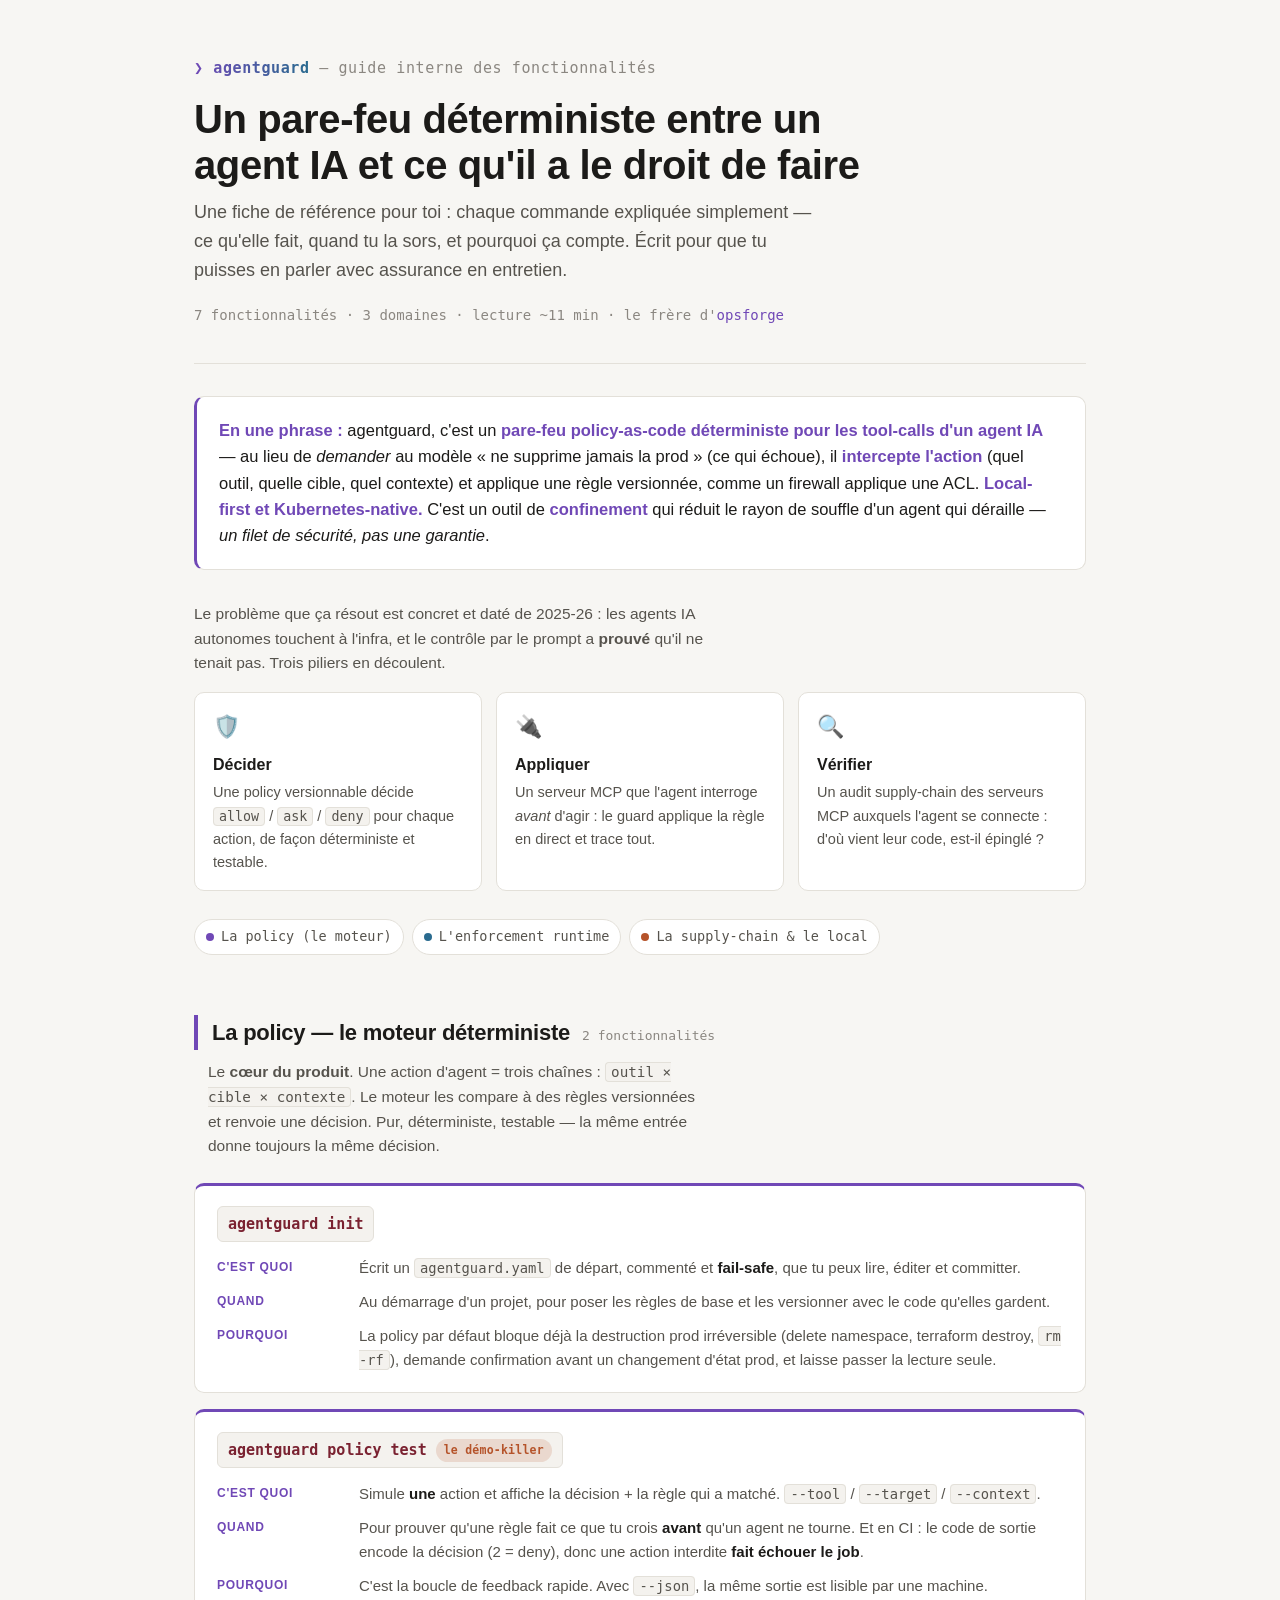
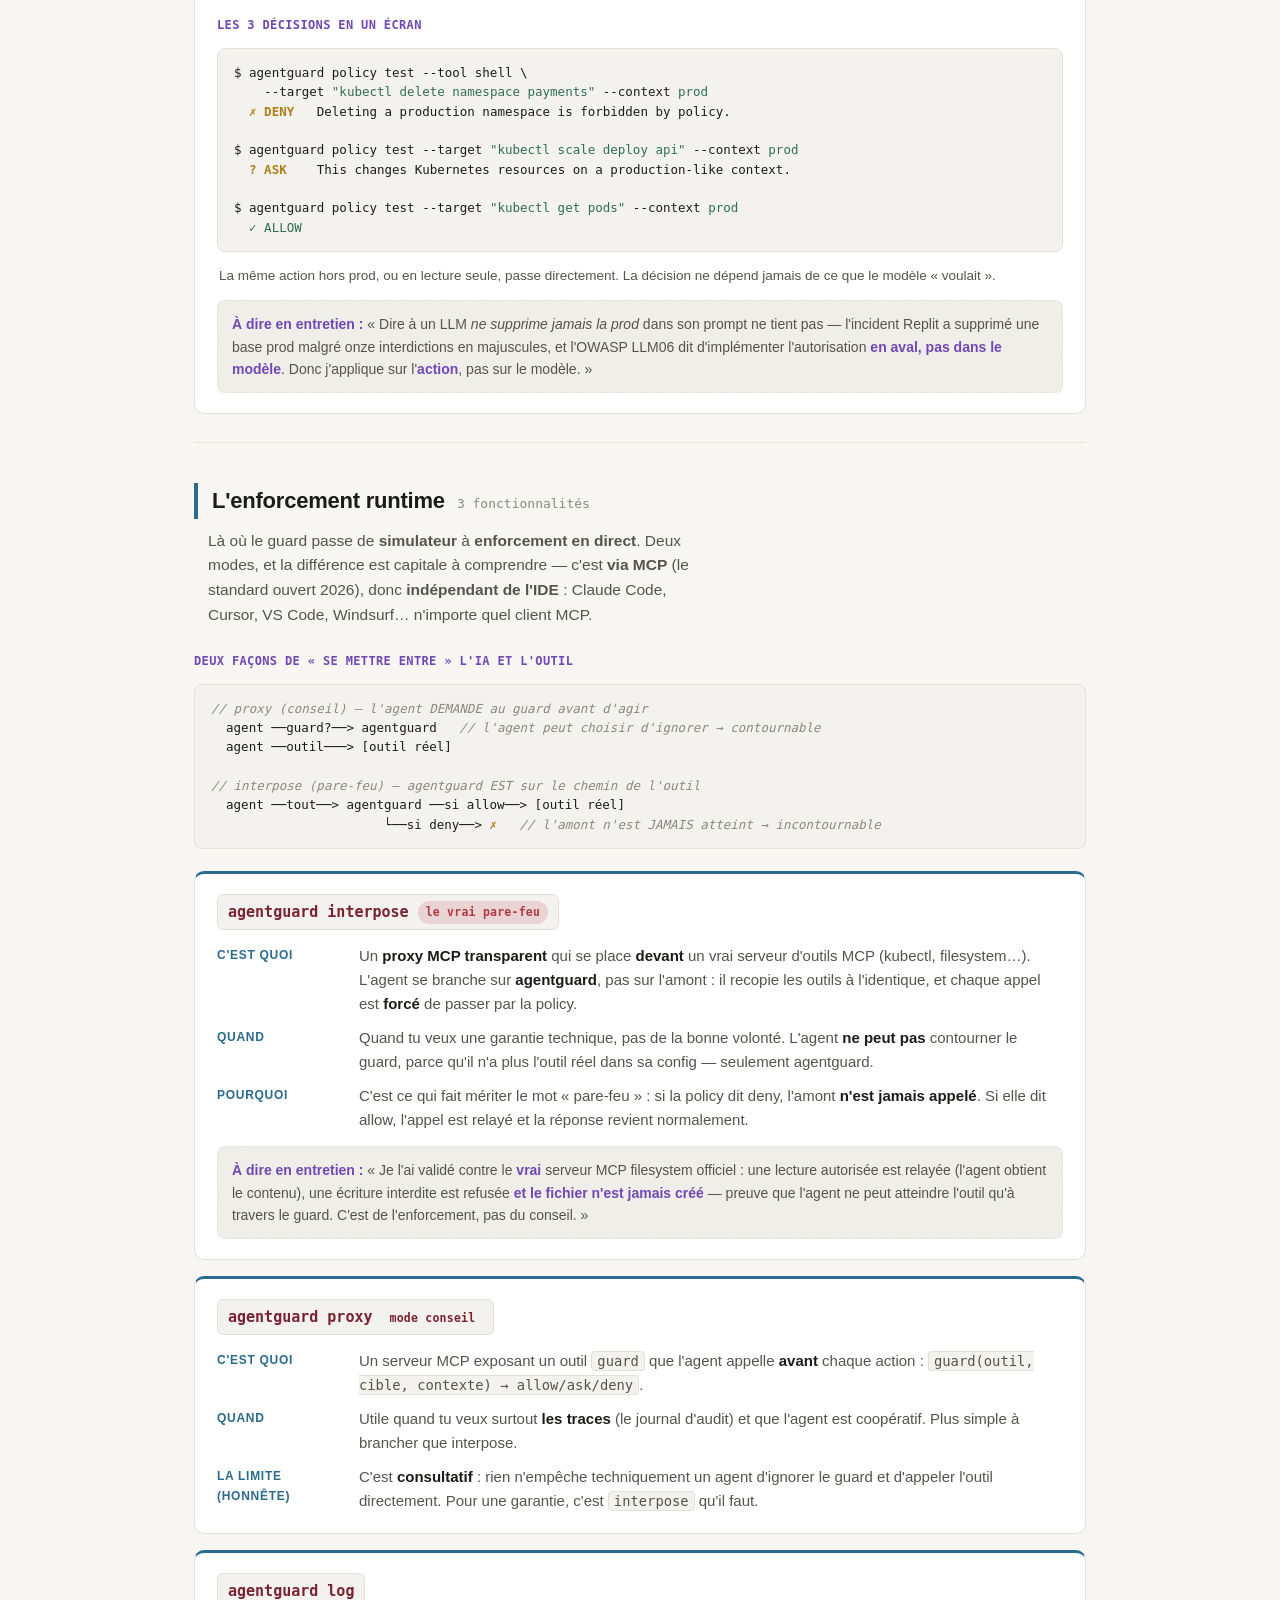
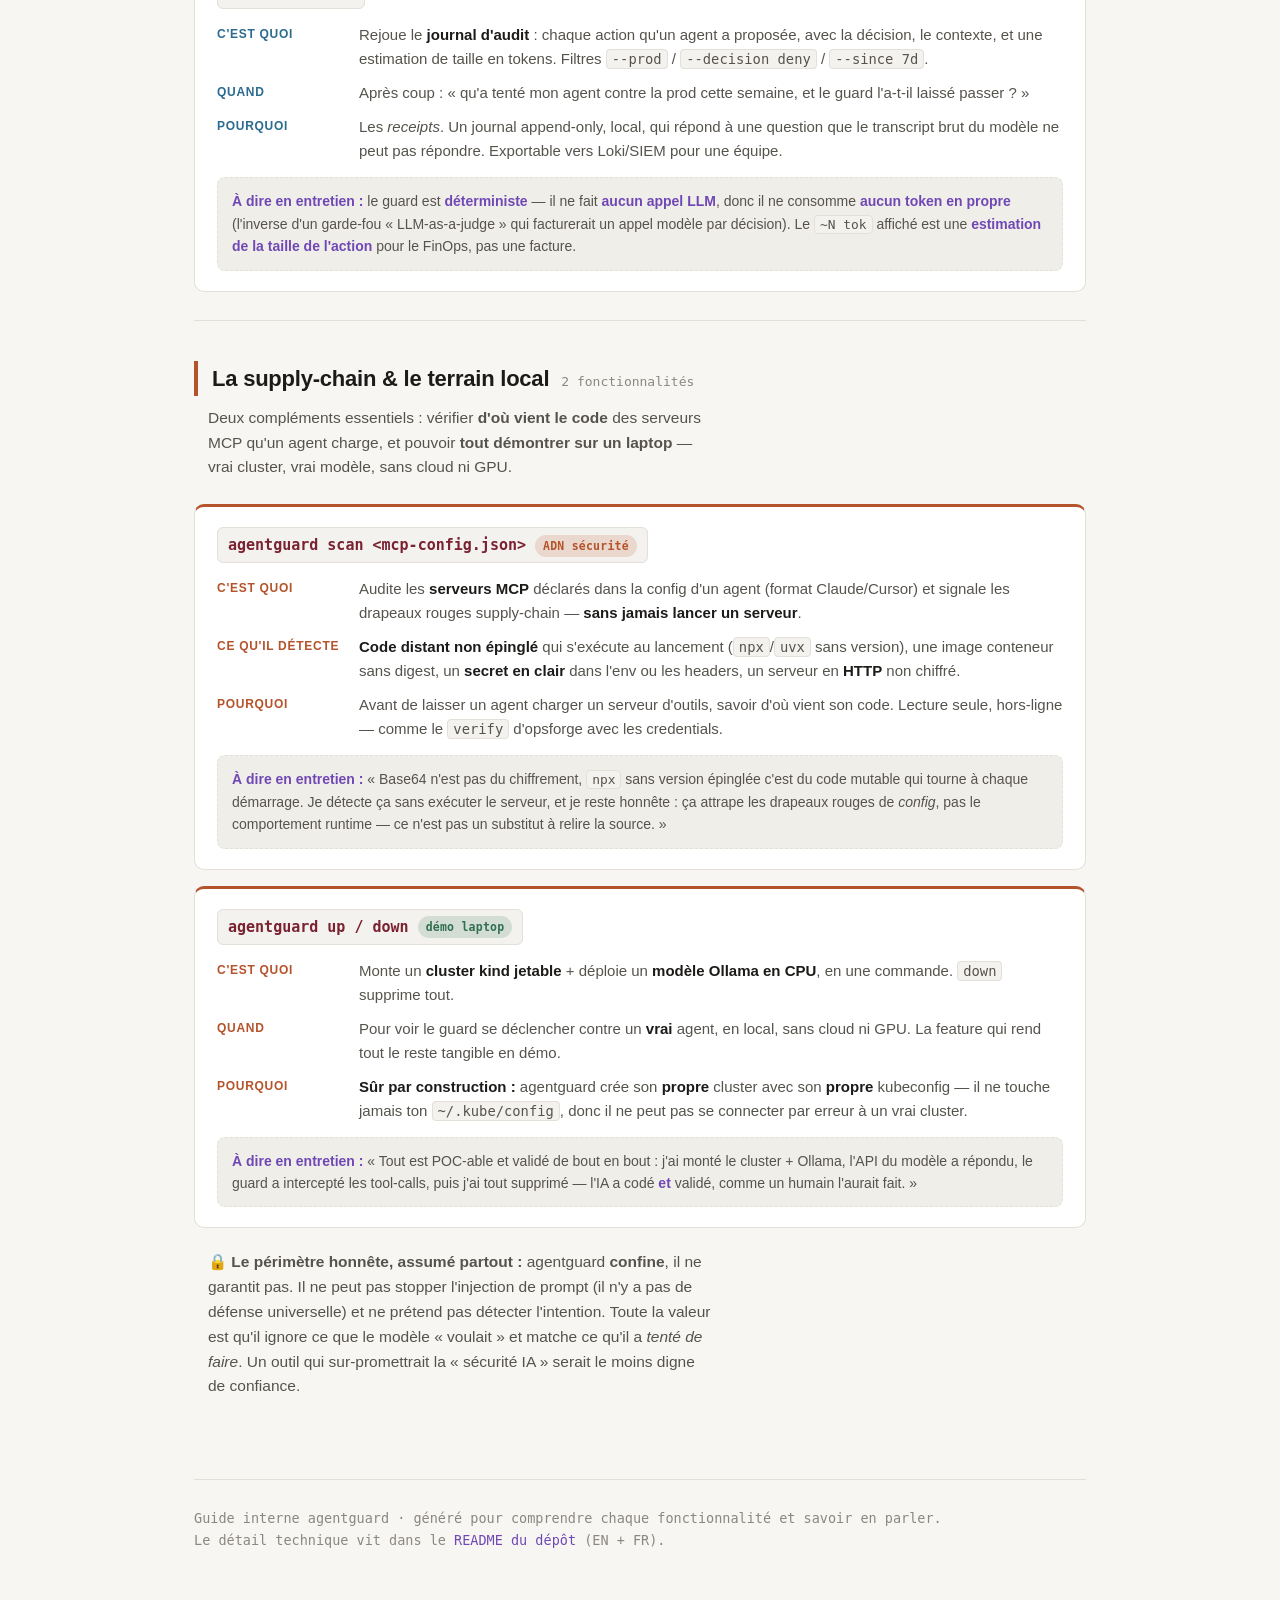
==== commit a26d8ecf: "docs(agentguard): clarify no LLM calls / no tokens consumed (FinOps)" ====
--- a/agentguard-guide.html
+++ b/agentguard-guide.html
@@ -139,10 +139,11 @@
       <div class="card" style="--dot:var(--d-4)">
         <span class="cmd">agentguard log</span>
         <div class="rows">
-          <div class="row"><div class="k">C'est quoi</div><div class="v">Rejoue le <strong>journal d'audit</strong> : chaque action qu'un agent a proposée via le proxy, avec la décision, le contexte, et un compteur de tokens. Filtres <code class="inline">--prod</code> / <code class="inline">--decision deny</code> / <code class="inline">--since 7d</code>.</div></div>
+          <div class="row"><div class="k">C'est quoi</div><div class="v">Rejoue le <strong>journal d'audit</strong> : chaque action qu'un agent a proposée, avec la décision, le contexte, et une estimation de taille en tokens. Filtres <code class="inline">--prod</code> / <code class="inline">--decision deny</code> / <code class="inline">--since 7d</code>.</div></div>
           <div class="row"><div class="k">Quand</div><div class="v">Après coup : « qu'a tenté mon agent contre la prod cette semaine, et le guard l'a-t-il laissé passer ? »</div></div>
           <div class="row"><div class="k">Pourquoi</div><div class="v">Les <em>receipts</em>. Un journal append-only, local, qui répond à une question que le transcript brut du modèle ne peut pas répondre. Exportable vers Loki/SIEM pour une équipe.</div></div>
         </div>
+        <div class="note"><b>À dire en entretien :</b> le guard est <b>déterministe</b> — il ne fait <b>aucun appel LLM</b>, donc il ne consomme <b>aucun token en propre</b> (l'inverse d'un garde-fou « LLM-as-a-judge » qui facturerait un appel modèle par décision). Le <code class="inline">~N tok</code> affiché est une <b>estimation de la taille de l'action</b> pour le FinOps, pas une facture.</div>
       </div>
 
     </div>
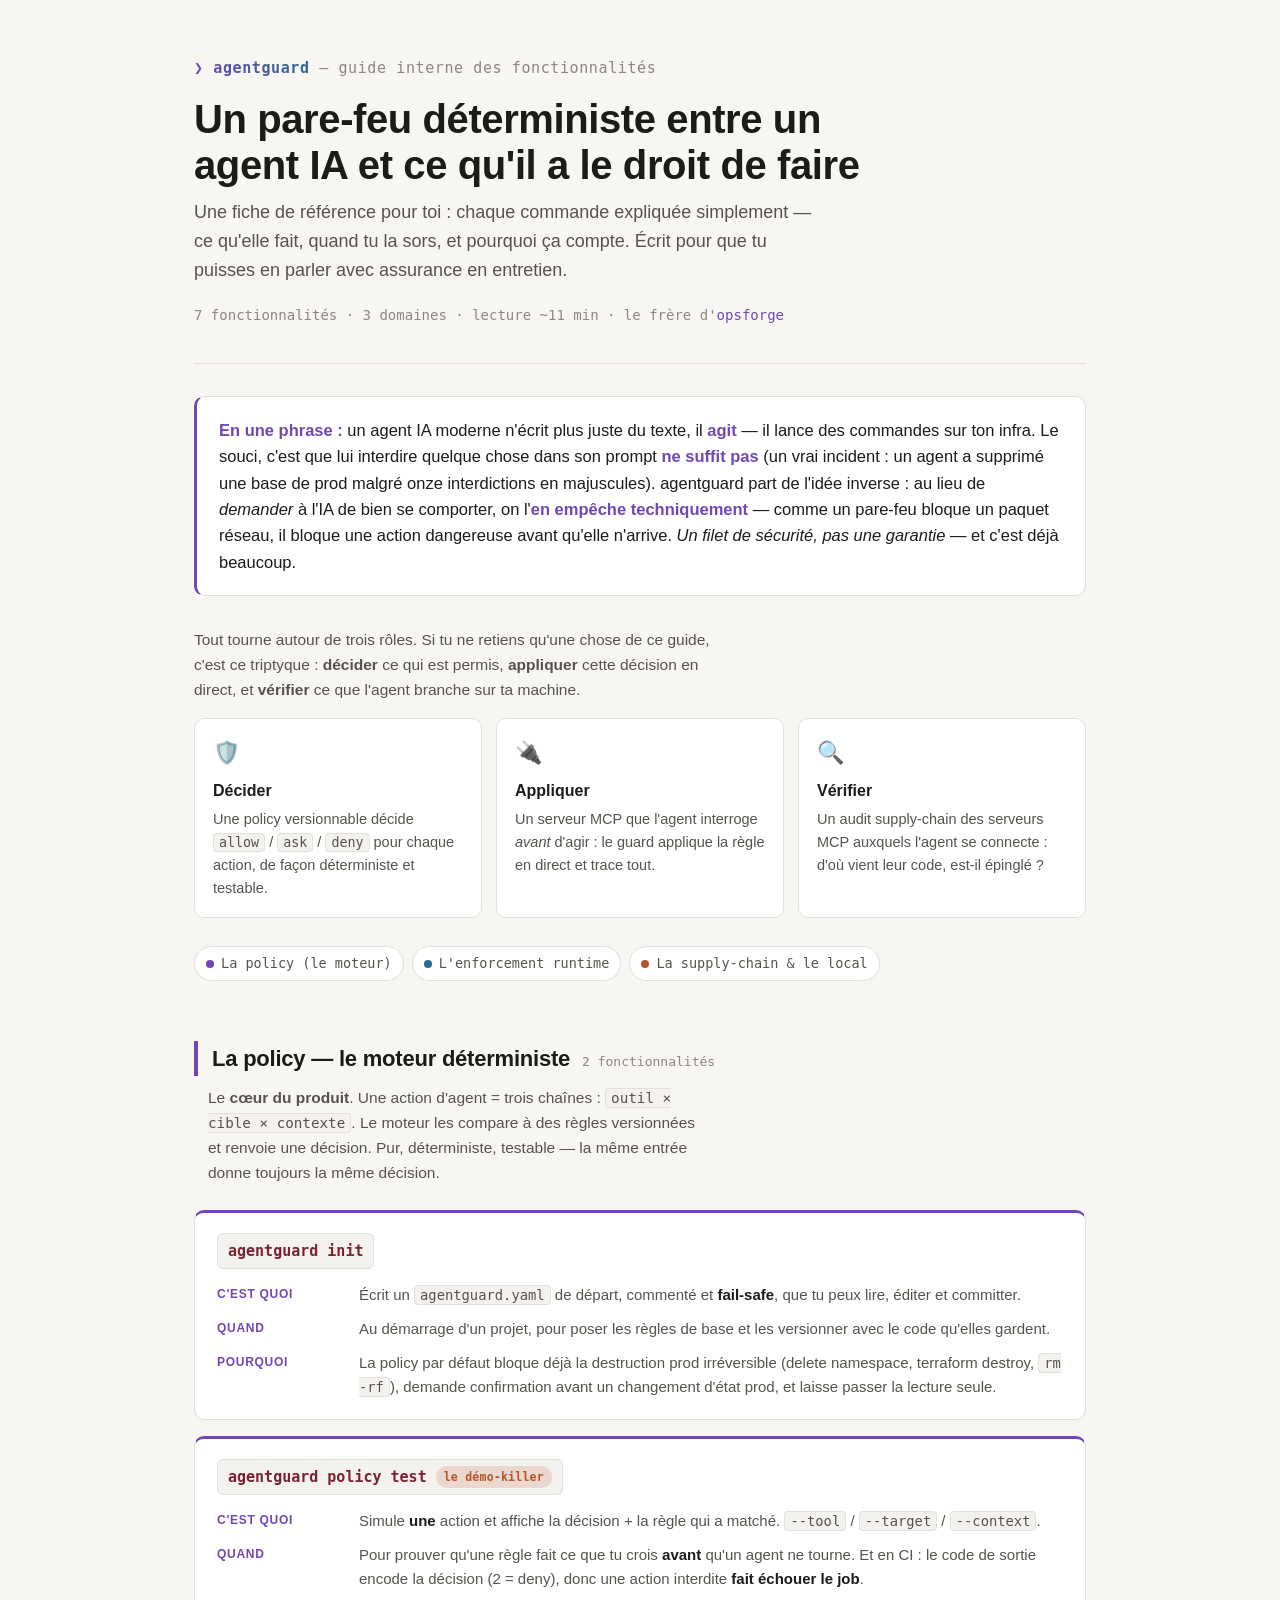
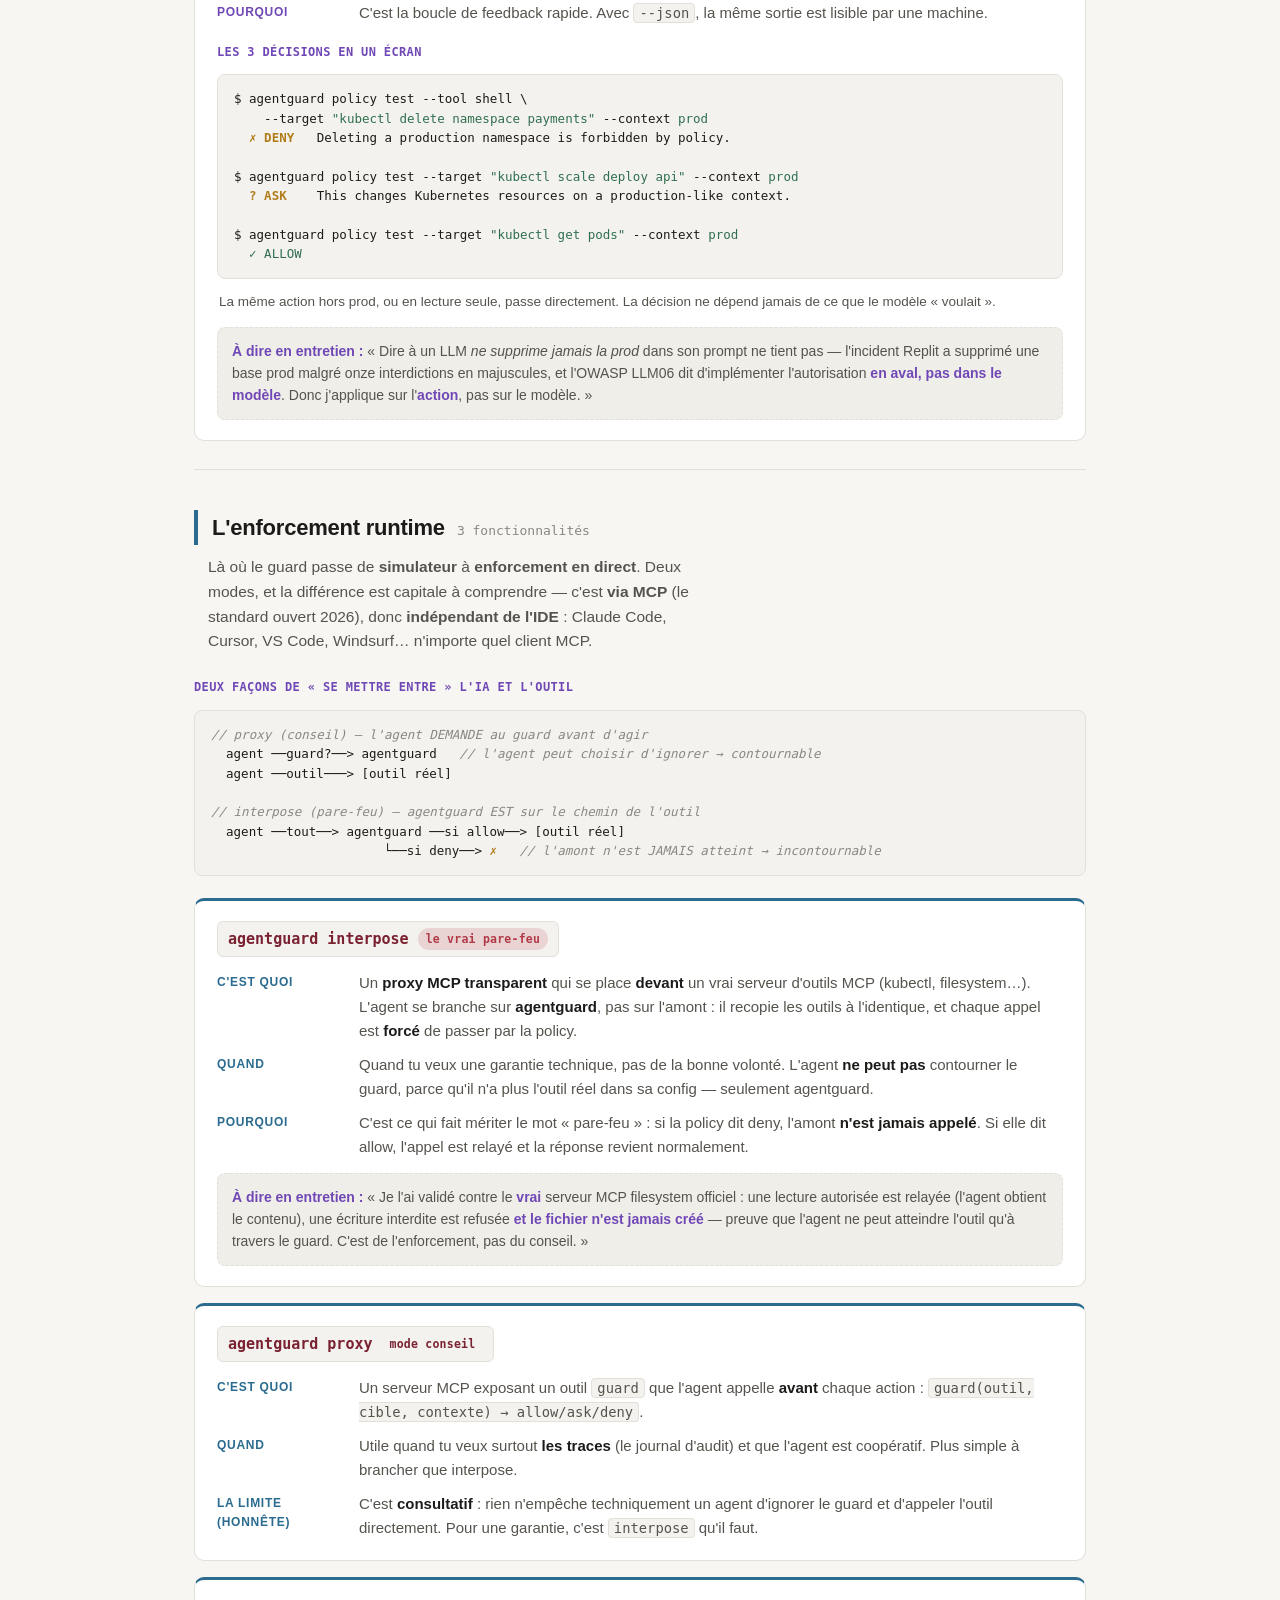
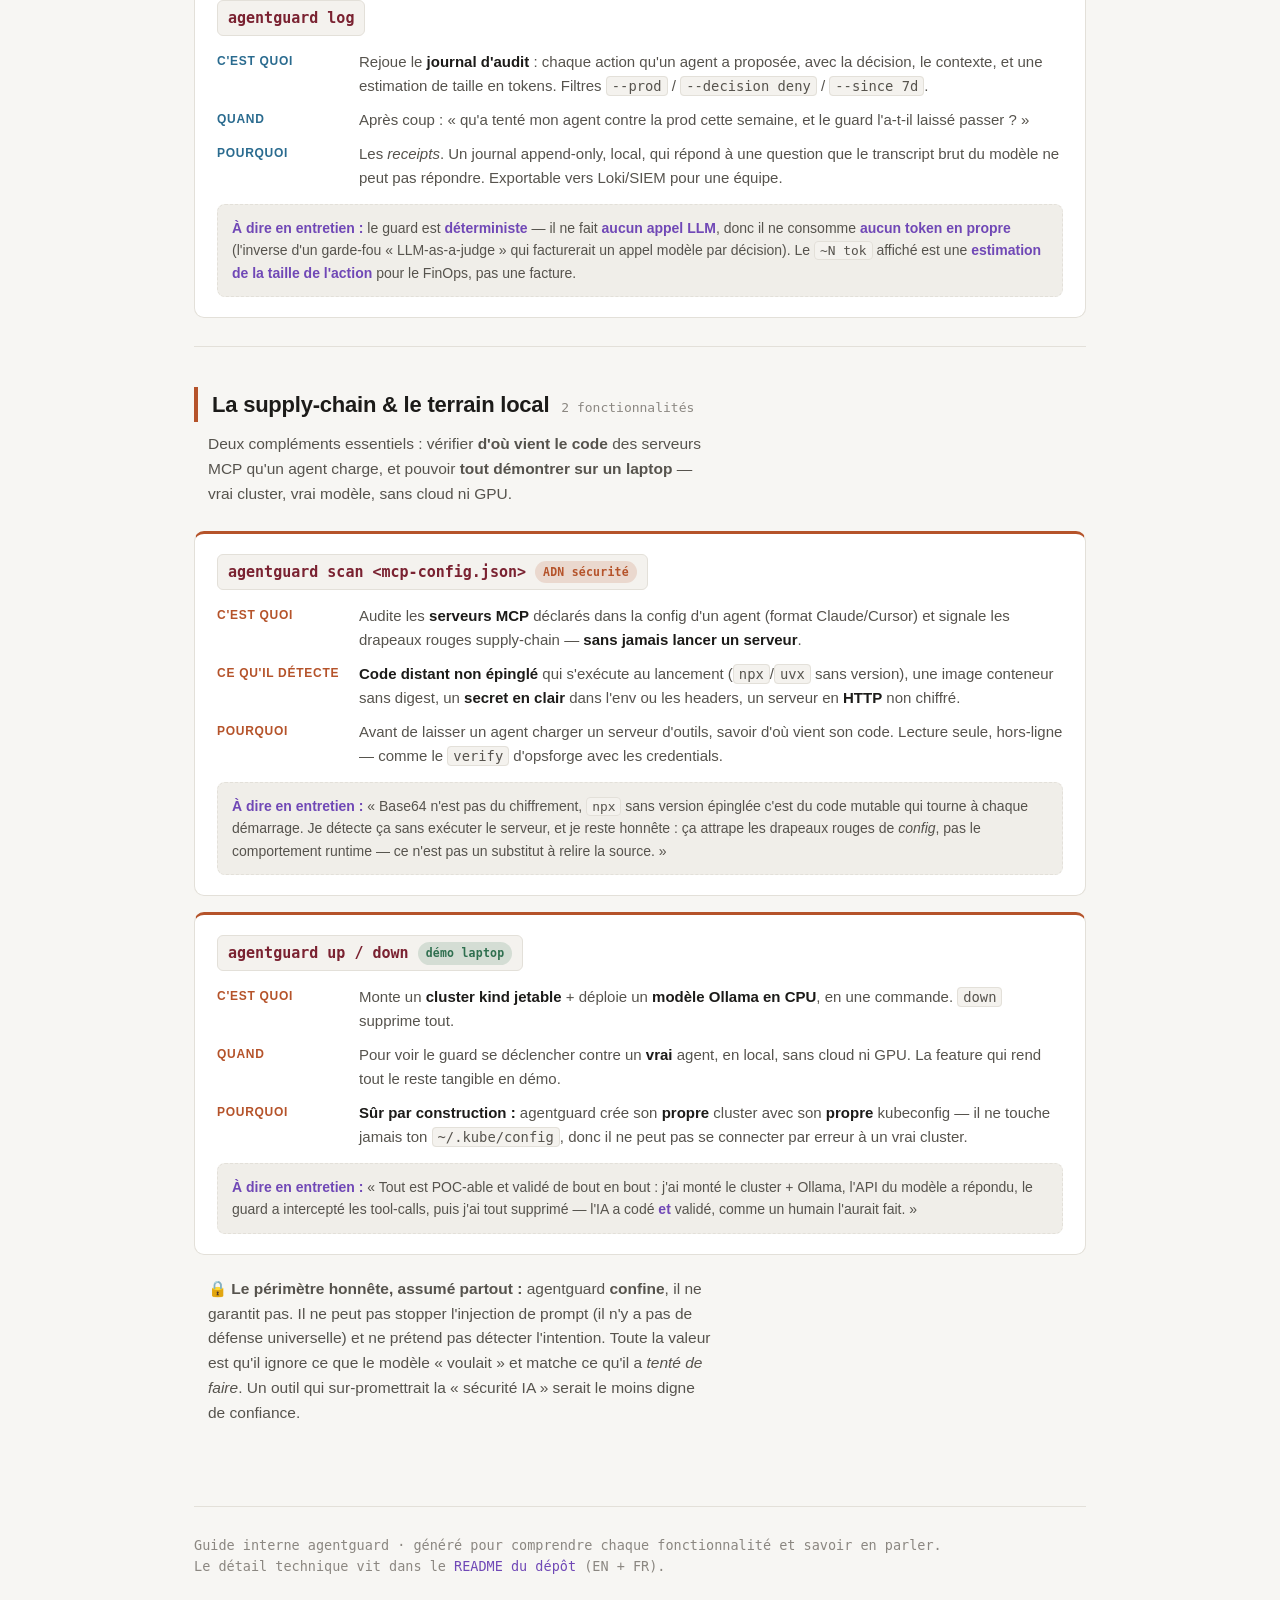
==== commit 6d60a5b8: "docs(agentguard): warmer, human pitch (story-first, less jargon)" ====
--- a/agentguard-guide.html
+++ b/agentguard-guide.html
@@ -22,10 +22,10 @@
   </header>
 
   <div class="pitch">
-    <p><strong>En une phrase :</strong> agentguard, c'est un <strong>pare-feu policy-as-code déterministe pour les tool-calls d'un agent IA</strong> — au lieu de <em>demander</em> au modèle « ne supprime jamais la prod » (ce qui échoue), il <strong>intercepte l'action</strong> (quel outil, quelle cible, quel contexte) et applique une règle versionnée, comme un firewall applique une ACL. <strong>Local-first et Kubernetes-native.</strong> C'est un outil de <strong>confinement</strong> qui réduit le rayon de souffle d'un agent qui déraille — <em>un filet de sécurité, pas une garantie</em>.</p>
+    <p><strong>En une phrase :</strong> un agent IA moderne n'écrit plus juste du texte, il <strong>agit</strong> — il lance des commandes sur ton infra. Le souci, c'est que lui interdire quelque chose dans son prompt <strong>ne suffit pas</strong> (un vrai incident : un agent a supprimé une base de prod malgré onze interdictions en majuscules). agentguard part de l'idée inverse : au lieu de <em>demander</em> à l'IA de bien se comporter, on l'<strong>en empêche techniquement</strong> — comme un pare-feu bloque un paquet réseau, il bloque une action dangereuse avant qu'elle n'arrive. <em>Un filet de sécurité, pas une garantie</em> — et c'est déjà beaucoup.</p>
   </div>
 
-  <p class="intro">Le problème que ça résout est concret et daté de 2025-26 : les agents IA autonomes touchent à l'infra, et le contrôle par le prompt a <strong>prouvé</strong> qu'il ne tenait pas. Trois piliers en découlent.</p>
+  <p class="intro">Tout tourne autour de trois rôles. Si tu ne retiens qu'une chose de ce guide, c'est ce triptyque : <strong>décider</strong> ce qui est permis, <strong>appliquer</strong> cette décision en direct, et <strong>vérifier</strong> ce que l'agent branche sur ta machine.</p>
 
   <div class="trio">
     <div class="t" style="--dot:var(--d-2)">
